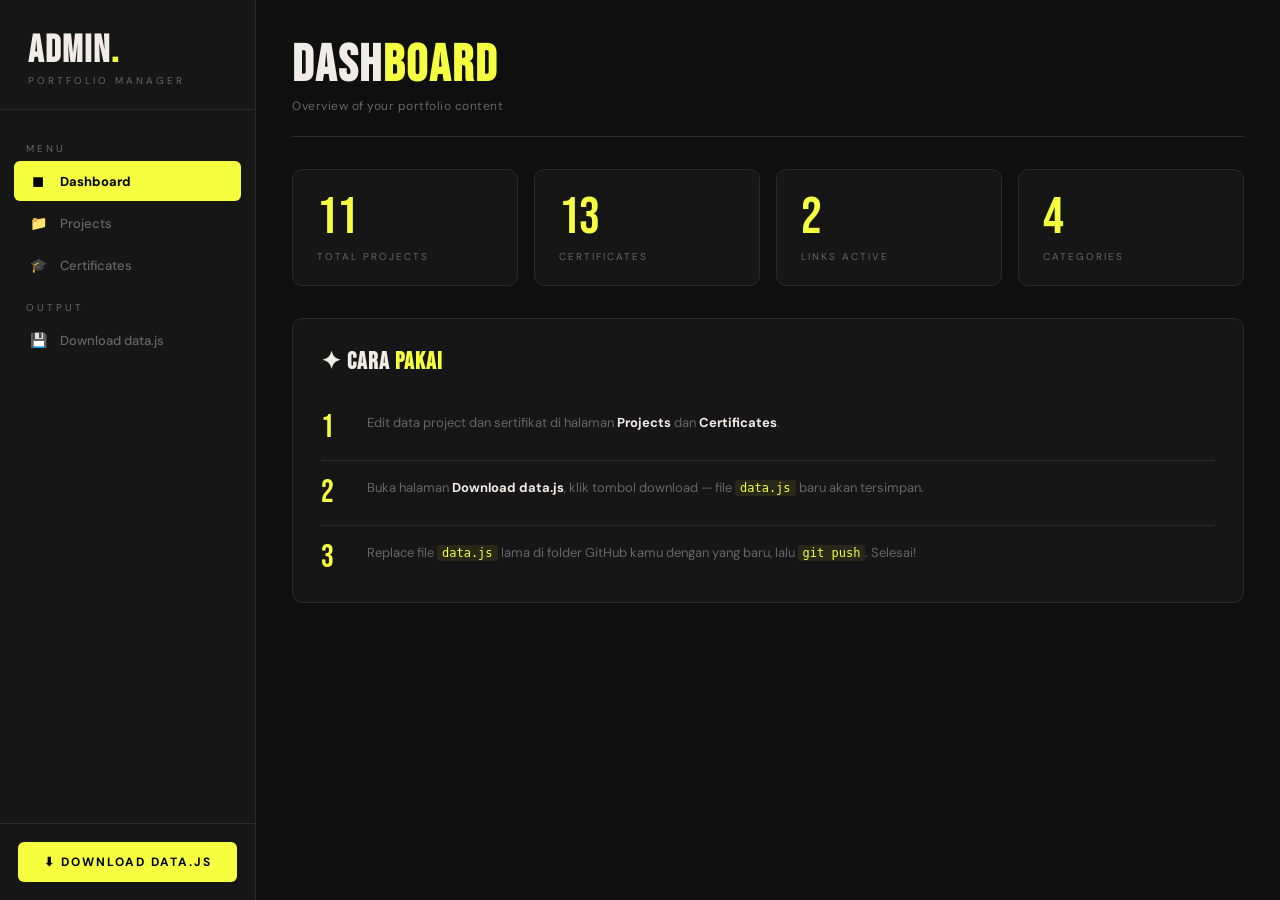
==== admin.html @ 0fae2d48 "Firs Commit" ====
<!doctype html>
<html lang="en">
  <head>
    <meta charset="UTF-8" />
    <meta name="viewport" content="width=device-width, initial-scale=1.0" />
    <title>Admin Panel – Anisa Portfolio</title>
    <script src="data.js"></script>
    <link href="https://fonts.googleapis.com/css2?family=Bebas+Neue&family=DM+Sans:ital,opsz,wght@0,9..40,400;0,9..40,500;0,9..40,700;1,9..40,400&display=swap" rel="stylesheet" />
    <style>
      :root {
        --bg: #0f0f0f;
        --surface: #161616;
        --surface2: #1e1e1e;
        --border: #2a2a2a;
        --accent: #f5ff40;
        --text: #f0ede6;
        --muted: #666;
        --danger: #ff4444;
        --success: #5dff8a;
        --font-display: "Bebas Neue", sans-serif;
        --font-body: "DM Sans", sans-serif;
      }
      *,
      *::before,
      *::after {
        box-sizing: border-box;
        margin: 0;
        padding: 0;
      }
      body {
        background: var(--bg);
        color: var(--text);
        font-family: var(--font-body);
        min-height: 100vh;
        display: flex;
      }

      /* SIDEBAR */
      .sidebar {
        width: 256px;
        min-height: 100vh;
        background: var(--surface);
        border-right: 1px solid var(--border);
        display: flex;
        flex-direction: column;
        position: fixed;
        top: 0;
        left: 0;
        z-index: 100;
      }
      .sidebar-logo {
        padding: 32px 28px 22px;
        border-bottom: 1px solid var(--border);
      }
      .sidebar-logo h1 {
        font-family: var(--font-display);
        font-size: 38px;
        letter-spacing: 2px;
        color: var(--text);
        line-height: 1;
      }
      .sidebar-logo h1 span {
        color: var(--accent);
      }
      .sidebar-logo p {
        font-size: 10px;
        color: var(--muted);
        margin-top: 4px;
        letter-spacing: 3px;
        text-transform: uppercase;
      }
      .sidebar-nav {
        flex: 1;
        padding: 18px 14px;
      }
      .nav-section-label {
        font-size: 10px;
        letter-spacing: 3px;
        text-transform: uppercase;
        color: var(--muted);
        padding: 14px 12px 6px;
      }
      .nav-item {
        display: flex;
        align-items: center;
        gap: 12px;
        padding: 11px 14px;
        border-radius: 6px;
        cursor: pointer;
        font-size: 13px;
        font-weight: 500;
        color: var(--muted);
        transition: all 0.15s;
        margin-bottom: 2px;
      }
      .nav-item:hover {
        background: var(--surface2);
        color: var(--text);
      }
      .nav-item.active {
        background: var(--accent);
        color: #000;
        font-weight: 700;
      }
      .nav-item .icon {
        font-size: 14px;
        width: 20px;
        text-align: center;
      }
      .sidebar-footer {
        padding: 18px;
        border-top: 1px solid var(--border);
      }
      .download-btn {
        width: 100%;
        background: var(--accent);
        color: #000;
        border: none;
        padding: 12px;
        border-radius: 6px;
        font-family: var(--font-body);
        font-weight: 700;
        font-size: 12px;
        cursor: pointer;
        letter-spacing: 2px;
        text-transform: uppercase;
        transition: opacity 0.15s;
      }
      .download-btn:hover {
        opacity: 0.85;
      }

      /* MAIN */
      .main {
        margin-left: 256px;
        flex: 1;
        padding: 40px 36px;
        max-width: calc(100vw - 256px);
      }
      .page {
        display: none;
      }
      .page.active {
        display: block;
      }

      /* PAGE HEADER */
      .page-header {
        display: flex;
        align-items: flex-end;
        justify-content: space-between;
        margin-bottom: 32px;
        padding-bottom: 22px;
        border-bottom: 1px solid var(--border);
      }
      .page-header h2 {
        font-family: var(--font-display);
        font-size: 52px;
        letter-spacing: 2px;
        line-height: 1;
      }
      .page-header h2 span {
        color: var(--accent);
      }
      .page-header p {
        font-size: 12px;
        color: var(--muted);
        margin-top: 6px;
        letter-spacing: 0.5px;
      }
      .add-btn {
        background: var(--accent);
        color: #000;
        border: none;
        padding: 11px 22px;
        border-radius: 6px;
        font-family: var(--font-body);
        font-weight: 700;
        font-size: 13px;
        cursor: pointer;
        transition: opacity 0.15s;
        white-space: nowrap;
      }
      .add-btn:hover {
        opacity: 0.85;
      }

      /* FILTER */
      .filter-strip {
        display: flex;
        gap: 8px;
        margin-bottom: 24px;
        flex-wrap: wrap;
      }
      .filter-btn {
        background: transparent;
        color: var(--muted);
        border: 1px solid var(--border);
        padding: 7px 18px;
        border-radius: 20px;
        font-family: var(--font-body);
        font-size: 12px;
        font-weight: 500;
        cursor: pointer;
        transition: all 0.15s;
      }
      .filter-btn:hover {
        border-color: #555;
        color: var(--text);
      }
      .filter-btn.active {
        border-color: var(--accent);
        color: var(--accent);
        background: rgba(245, 255, 64, 0.07);
      }

      /* STATS */
      .stats-bar {
        display: grid;
        grid-template-columns: repeat(4, 1fr);
        gap: 16px;
        margin-bottom: 32px;
      }
      .stat-card {
        background: var(--surface);
        border: 1px solid var(--border);
        border-radius: 10px;
        padding: 22px 24px;
      }
      .stat-card .num {
        font-family: var(--font-display);
        font-size: 52px;
        color: var(--accent);
        letter-spacing: -1px;
        line-height: 1;
      }
      .stat-card .lbl {
        font-size: 10px;
        color: var(--muted);
        margin-top: 6px;
        text-transform: uppercase;
        letter-spacing: 2px;
      }

      /* CARDS */
      .cards-grid {
        display: grid;
        grid-template-columns: repeat(auto-fill, minmax(288px, 1fr));
        gap: 16px;
      }
      .data-card {
        background: var(--surface);
        border: 1px solid var(--border);
        border-radius: 10px;
        padding: 22px;
        transition:
          border-color 0.2s,
          transform 0.2s;
      }
      .data-card:hover {
        border-color: #3c3c3c;
        transform: translateY(-2px);
      }
      .card-tag {
        display: inline-block;
        font-size: 10px;
        letter-spacing: 2px;
        text-transform: uppercase;
        padding: 3px 10px;
        background: rgba(245, 255, 64, 0.09);
        border: 1px solid rgba(245, 255, 64, 0.22);
        border-radius: 20px;
        color: var(--accent);
        margin-bottom: 12px;
        font-weight: 500;
      }
      .data-card h4 {
        font-size: 15px;
        font-weight: 700;
        margin-bottom: 7px;
        line-height: 1.35;
      }
      .data-card p {
        font-size: 12px;
        color: var(--muted);
        line-height: 1.6;
        margin-bottom: 14px;
      }
      .card-meta {
        display: flex;
        gap: 6px;
        flex-wrap: wrap;
        margin-bottom: 16px;
      }
      .meta-pill {
        font-size: 11px;
        background: var(--surface2);
        border: 1px solid var(--border);
        padding: 3px 9px;
        border-radius: 20px;
        color: var(--text);
      }
      .card-actions {
        display: flex;
        gap: 8px;
        padding-top: 14px;
        border-top: 1px solid var(--border);
      }
      .card-actions button {
        flex: 1;
        padding: 8px;
        border-radius: 6px;
        border: 1px solid var(--border);
        background: transparent;
        color: var(--text);
        font-family: var(--font-body);
        font-size: 12px;
        font-weight: 600;
        cursor: pointer;
        transition: all 0.15s;
      }
      .card-actions button:hover {
        background: var(--surface2);
        border-color: #444;
      }
      .card-actions button.del {
        color: var(--danger);
        border-color: rgba(255, 68, 68, 0.35);
      }
      .card-actions button.del:hover {
        background: rgba(255, 68, 68, 0.09);
      }
      .link-status {
        font-size: 10px;
        letter-spacing: 1px;
        text-transform: uppercase;
        padding: 3px 9px;
        border-radius: 20px;
        font-weight: 600;
      }
      .link-status.linked {
        background: rgba(93, 255, 138, 0.09);
        color: var(--success);
        border: 1px solid rgba(93, 255, 138, 0.22);
      }
      .link-status.unlinked {
        background: rgba(255, 68, 68, 0.09);
        color: #ff8888;
        border: 1px solid rgba(255, 68, 68, 0.25);
      }

      /* MODAL */
      .modal-overlay {
        position: fixed;
        inset: 0;
        background: rgba(0, 0, 0, 0.9);
        backdrop-filter: blur(6px);
        z-index: 999;
        display: none;
        align-items: center;
        justify-content: center;
        padding: 20px;
      }
      .modal-overlay.open {
        display: flex;
      }
      .modal-box {
        background: var(--surface);
        border: 1px solid var(--border);
        border-radius: 12px;
        padding: 36px;
        width: 580px;
        max-width: 100%;
        max-height: 90vh;
        overflow-y: auto;
      }
      .modal-box h3 {
        font-family: var(--font-display);
        font-size: 34px;
        letter-spacing: 1px;
        margin-bottom: 28px;
      }
      .modal-box h3 span {
        color: var(--accent);
      }
      .form-row {
        display: grid;
        grid-template-columns: 1fr 1fr;
        gap: 16px;
      }
      .form-group {
        margin-bottom: 18px;
      }
      .form-group label {
        display: block;
        font-size: 10px;
        color: var(--muted);
        text-transform: uppercase;
        letter-spacing: 2px;
        margin-bottom: 7px;
        font-weight: 500;
      }
      .form-group input,
      .form-group select,
      .form-group textarea {
        width: 100%;
        background: var(--surface2);
        border: 1px solid var(--border);
        border-radius: 6px;
        padding: 11px 14px;
        color: var(--text);
        font-family: var(--font-body);
        font-size: 14px;
        outline: none;
        transition: border-color 0.15s;
      }
      .form-group input:focus,
      .form-group select:focus,
      .form-group textarea:focus {
        border-color: var(--accent);
      }
      .form-group select option {
        background: var(--surface2);
      }
      .form-group textarea {
        resize: vertical;
        min-height: 96px;
      }
      .stack-input-wrapper {
        display: flex;
        flex-wrap: wrap;
        gap: 6px;
        background: var(--surface2);
        border: 1px solid var(--border);
        border-radius: 6px;
        padding: 8px 10px;
        min-height: 46px;
        cursor: text;
        transition: border-color 0.15s;
      }
      .stack-input-wrapper:focus-within {
        border-color: var(--accent);
      }
      .stack-tag {
        display: inline-flex;
        align-items: center;
        gap: 5px;
        background: var(--accent);
        color: #000;
        font-size: 12px;
        font-weight: 700;
        padding: 3px 9px;
        border-radius: 20px;
      }
      .stack-tag button {
        background: none;
        border: none;
        cursor: pointer;
        font-size: 14px;
        line-height: 1;
        color: #000;
        padding: 0;
      }
      .stack-input-wrapper input {
        border: none;
        background: transparent;
        outline: none;
        color: var(--text);
        font-family: var(--font-body);
        font-size: 13px;
        flex: 1;
        min-width: 80px;
        padding: 2px 4px;
      }
      .modal-actions {
        display: flex;
        gap: 10px;
        margin-top: 10px;
        justify-content: flex-end;
      }
      .btn-cancel {
        background: transparent;
        color: var(--muted);
        border: 1px solid var(--border);
        padding: 11px 24px;
        border-radius: 6px;
        font-family: var(--font-body);
        font-weight: 600;
        font-size: 13px;
        cursor: pointer;
        transition: all 0.15s;
      }
      .btn-cancel:hover {
        color: var(--text);
        border-color: #555;
      }
      .btn-save {
        background: var(--accent);
        color: #000;
        border: none;
        padding: 11px 28px;
        border-radius: 6px;
        font-family: var(--font-body);
        font-weight: 700;
        font-size: 13px;
        cursor: pointer;
        transition: opacity 0.15s;
      }
      .btn-save:hover {
        opacity: 0.85;
      }

      /* GUIDE */
      .guide-box {
        background: var(--surface);
        border: 1px solid var(--border);
        border-radius: 10px;
        padding: 28px;
      }
      .guide-box h3 {
        font-family: var(--font-display);
        font-size: 24px;
        letter-spacing: 1px;
        margin-bottom: 20px;
      }
      .guide-box h3 span {
        color: var(--accent);
      }
      .guide-step {
        display: flex;
        gap: 16px;
        padding: 16px 0;
        border-bottom: 1px solid var(--border);
        font-size: 13px;
        color: var(--muted);
        line-height: 1.7;
      }
      .guide-step:last-child {
        border-bottom: none;
        padding-bottom: 0;
      }
      .guide-step .snum {
        font-family: var(--font-display);
        font-size: 32px;
        color: var(--accent);
        line-height: 1;
        flex-shrink: 0;
        width: 30px;
      }
      .guide-step strong {
        color: var(--text);
      }
      code {
        color: var(--accent);
        font-size: 12px;
        background: rgba(245, 255, 64, 0.08);
        padding: 1px 5px;
        border-radius: 3px;
        font-family: monospace;
      }

      /* DOWNLOAD SECTION */
      .dl-section {
        background: var(--surface);
        border: 1px solid var(--border);
        border-radius: 10px;
        padding: 28px;
        margin-bottom: 20px;
      }
      .dl-section h3 {
        font-family: var(--font-display);
        font-size: 22px;
        letter-spacing: 1px;
        margin-bottom: 8px;
      }
      .dl-section h3 span {
        color: var(--accent);
      }
      .dl-section p {
        font-size: 13px;
        color: var(--muted);
        margin-bottom: 20px;
        line-height: 1.7;
      }
      .dl-btn {
        display: inline-flex;
        align-items: center;
        gap: 10px;
        background: var(--accent);
        color: #000;
        border: none;
        padding: 14px 28px;
        border-radius: 6px;
        font-family: var(--font-body);
        font-weight: 700;
        font-size: 14px;
        cursor: pointer;
        transition: opacity 0.15s;
        letter-spacing: 0.5px;
      }
      .dl-btn:hover {
        opacity: 0.85;
      }
      .dl-btn svg {
        width: 18px;
        height: 18px;
      }
      .steps-list {
        margin-top: 24px;
        border-top: 1px solid var(--border);
        padding-top: 20px;
      }
      .steps-list h4 {
        font-size: 11px;
        color: var(--muted);
        text-transform: uppercase;
        letter-spacing: 2px;
        margin-bottom: 14px;
      }
      .step-item {
        display: flex;
        gap: 14px;
        padding: 10px 0;
        border-bottom: 1px solid rgba(255, 255, 255, 0.05);
        font-size: 13px;
        color: var(--muted);
        line-height: 1.6;
        align-items: flex-start;
      }
      .step-item:last-child {
        border-bottom: none;
      }
      .step-num {
        font-family: var(--font-display);
        font-size: 26px;
        color: var(--accent);
        line-height: 1;
        flex-shrink: 0;
        width: 24px;
      }
      .step-item strong {
        color: var(--text);
      }
      .preview-box {
        background: #0a0a0a;
        border: 1px solid var(--border);
        border-radius: 8px;
        padding: 16px 18px;
        font-family: "Courier New", monospace;
        font-size: 11.5px;
        color: #777;
        overflow-x: auto;
        max-height: 220px;
        overflow-y: auto;
        white-space: pre;
        line-height: 1.8;
        margin-top: 16px;
      }

      /* TOAST */
      .toast {
        position: fixed;
        bottom: 28px;
        right: 28px;
        background: var(--accent);
        color: #000;
        padding: 13px 22px;
        border-radius: 6px;
        font-family: var(--font-body);
        font-weight: 700;
        font-size: 13px;
        z-index: 9999;
        transform: translateY(80px);
        opacity: 0;
        transition: all 0.3s cubic-bezier(0.34, 1.56, 0.64, 1);
      }
      .toast.show {
        transform: translateY(0);
        opacity: 1;
      }

      /* EMPTY */
      .empty-state {
        grid-column: 1/-1;
        text-align: center;
        padding: 56px 32px;
        color: var(--muted);
      }
      .empty-state .big {
        font-family: var(--font-display);
        font-size: 56px;
        color: var(--border);
        letter-spacing: 4px;
        margin-bottom: 12px;
      }
      .empty-state p {
        font-size: 14px;
      }
    </style>
  </head>
  <body>
    <aside class="sidebar">
      <div class="sidebar-logo">
        <h1>ADMIN<span>.</span></h1>
        <p>Portfolio Manager</p>
      </div>
      <nav class="sidebar-nav">
        <div class="nav-section-label">Menu</div>
        <div class="nav-item active" onclick="switchPage('dashboard')"><span class="icon">◼</span>Dashboard</div>
        <div class="nav-item" onclick="switchPage('projects')"><span class="icon">📁</span>Projects</div>
        <div class="nav-item" onclick="switchPage('certificates')"><span class="icon">🎓</span>Certificates</div>
        <div class="nav-section-label">Output</div>
        <div class="nav-item" onclick="switchPage('download')"><span class="icon">💾</span>Download data.js</div>
      </nav>
      <div class="sidebar-footer">
        <button class="download-btn" onclick="downloadDataJS()">⬇ Download data.js</button>
      </div>
    </aside>

    <main class="main">
      <!-- DASHBOARD -->
      <div class="page active" id="page-dashboard">
        <div class="page-header">
          <div>
            <h2>DASH<span>BOARD</span></h2>
            <p>Overview of your portfolio content</p>
          </div>
        </div>
        <div class="stats-bar">
          <div class="stat-card">
            <div class="num" id="stat-projects">0</div>
            <div class="lbl">Total Projects</div>
          </div>
          <div class="stat-card">
            <div class="num" id="stat-certs">0</div>
            <div class="lbl">Certificates</div>
          </div>
          <div class="stat-card">
            <div class="num" id="stat-linked">0</div>
            <div class="lbl">Links Active</div>
          </div>
          <div class="stat-card">
            <div class="num">4</div>
            <div class="lbl">Categories</div>
          </div>
        </div>
        <div class="guide-box">
          <h3>✦ CARA <span>PAKAI</span></h3>
          <div class="guide-step">
            <div class="snum">1</div>
            <div>Edit data project dan sertifikat di halaman <strong>Projects</strong> dan <strong>Certificates</strong>.</div>
          </div>
          <div class="guide-step">
            <div class="snum">2</div>
            <div>Buka halaman <strong>Download data.js</strong>, klik tombol download — file <code>data.js</code> baru akan tersimpan.</div>
          </div>
          <div class="guide-step">
            <div class="snum">3</div>
            <div>Replace file <code>data.js</code> lama di folder GitHub kamu dengan yang baru, lalu <code>git push</code>. Selesai!</div>
          </div>
        </div>
      </div>

      <!-- PROJECTS -->
      <div class="page" id="page-projects">
        <div class="page-header">
          <div>
            <h2>MY <span>PROJECTS</span></h2>
            <p>Manage your featured work</p>
          </div>
          <button class="add-btn" onclick="openProjectModal()">+ Add Project</button>
        </div>
        <div class="filter-strip">
          <button class="filter-btn active" onclick="filterProjects('all', this)">All</button>
          <button class="filter-btn" onclick="filterProjects('ai', this)">AI & ML</button>
          <button class="filter-btn" onclick="filterProjects('data', this)">Data Analysis</button>
          <button class="filter-btn" onclick="filterProjects('web', this)">Web Dev</button>
          <button class="filter-btn" onclick="filterProjects('science', this)">Data Science</button>
        </div>
        <div class="cards-grid" id="projects-grid"></div>
      </div>

      <!-- CERTIFICATES -->
      <div class="page" id="page-certificates">
        <div class="page-header">
          <div>
            <h2>MY <span>CERTIFICATES</span></h2>
            <p>Manage credentials and verification links</p>
          </div>
          <button class="add-btn" onclick="openCertModal()">+ Add Certificate</button>
        </div>
        <div class="filter-strip">
          <button class="filter-btn active" onclick="filterCerts('all', this)">All</button>
          <button class="filter-btn" onclick="filterCerts('AI & Machine Learning', this)">AI & ML</button>
          <button class="filter-btn" onclick="filterCerts('Data Analysis', this)">Data Analysis</button>
          <button class="filter-btn" onclick="filterCerts('Web Development', this)">Web Dev</button>
          <button class="filter-btn" onclick="filterCerts('Data Science', this)">Data Science</button>
        </div>
        <div class="cards-grid" id="certs-grid"></div>
      </div>

      <!-- DOWNLOAD -->
      <div class="page" id="page-download">
        <div class="page-header">
          <div>
            <h2>DOWNLOAD <span>data.js</span></h2>
            <p>Generate & download file data terbaru</p>
          </div>
        </div>
        <div class="dl-section">
          <h3>⬇ DOWNLOAD <span>data.js</span></h3>
          <p>Klik tombol di bawah untuk men-download file <code>data.js</code> yang berisi semua data project dan sertifikat terkini. File ini akan menggantikan <code>data.js</code> lama di folder portfolio kamu.</p>
          <button class="dl-btn" onclick="downloadDataJS()">
            <svg viewBox="0 0 24 24" fill="none" stroke="currentColor" stroke-width="2.5" stroke-linecap="round" stroke-linejoin="round">
              <path d="M21 15v4a2 2 0 0 1-2 2H5a2 2 0 0 1-2-2v-4" />
              <polyline points="7 10 12 15 17 10" />
              <line x1="12" y1="15" x2="12" y2="3" />
            </svg>
            Download data.js
          </button>
          <div class="steps-list">
            <h4>Langkah selanjutnya setelah download</h4>
            <div class="step-item">
              <div class="step-num">1</div>
              <div>Buka folder repo GitHub kamu di komputer. Cari file <strong>data.js</strong> lama.</div>
            </div>
            <div class="step-item">
              <div class="step-num">2</div>
              <div>Replace dengan file <strong>data.js</strong> yang baru saja kamu download dari sini.</div>
            </div>
            <div class="step-item">
              <div class="step-num">3</div>
              <div>Jalankan perintah: <code>git add data.js</code> → <code>git commit -m "update data"</code> → <code>git push</code></div>
            </div>
            <div class="step-item">
              <div class="step-num">4</div>
              <div>Tunggu ±1 menit, lalu buka GitHub Pages kamu — portfolio langsung update! 🎉</div>
            </div>
          </div>
        </div>
        <div class="dl-section">
          <h3>👁 <span>PREVIEW</span> data.js</h3>
          <p style="margin-bottom: 10px">Preview isi file yang akan di-download:</p>
          <div class="preview-box" id="preview-code"></div>
        </div>
      </div>
    </main>

    <!-- PROJECT MODAL -->
    <div class="modal-overlay" id="proj-modal">
      <div class="modal-box">
        <h3 id="proj-modal-title">ADD <span>PROJECT</span></h3>
        <input type="hidden" id="proj-edit-key" />
        <div class="form-row">
          <div class="form-group">
            <label>Category</label>
            <select id="proj-cat">
              <option value="ai">AI & Machine Learning</option>
              <option value="data">Data Analysis</option>
              <option value="web">Web Development</option>
              <option value="science">Data Science</option>
            </select>
          </div>
          <div class="form-group"><label>Year</label><input type="text" id="proj-year" placeholder="2025" /></div>
        </div>
        <div class="form-group"><label>Project Name</label><input type="text" id="proj-name" placeholder="My Awesome Project" /></div>
        <div class="form-group"><label>Description</label><textarea id="proj-desc" placeholder="Describe what this project does..."></textarea></div>
        <div class="form-group">
          <label>Tech Stack — tekan Enter atau koma untuk tambah tag</label>
          <div class="stack-input-wrapper" id="stack-wrapper" onclick="document.getElementById('stack-raw').focus()">
            <input type="text" id="stack-raw" placeholder="e.g. Python" autocomplete="off" />
          </div>
        </div>
        <div class="form-row">
          <div class="form-group"><label>GitHub URL</label><input type="text" id="proj-github" placeholder="https://github.com/..." /></div>
          <div class="form-group"><label>Presentation / Drive URL</label><input type="text" id="proj-ppt" placeholder="https://drive.google.com/..." /></div>
        </div>
        <div class="modal-actions">
          <button class="btn-cancel" onclick="closeModal('proj-modal')">Cancel</button>
          <button class="btn-save" onclick="saveProject()">Save Project</button>
        </div>
      </div>
    </div>

    <!-- CERTIFICATE MODAL -->
    <div class="modal-overlay" id="cert-modal">
      <div class="modal-box">
        <h3 id="cert-modal-title">ADD <span>CERTIFICATE</span></h3>
        <input type="hidden" id="cert-edit-key" />
        <div class="form-row">
          <div class="form-group">
            <label>Category</label>
            <select id="cert-cat">
              <option value="AI & Machine Learning">AI & Machine Learning</option>
              <option value="Data Analysis">Data Analysis</option>
              <option value="Web Development">Web Development</option>
              <option value="Data Science">Data Science</option>
            </select>
          </div>
          <div class="form-group"><label>Year</label><input type="text" id="cert-year" placeholder="2025" /></div>
        </div>
        <div class="form-group"><label>Certificate Title</label><input type="text" id="cert-title" placeholder="Machine Learning Specialization" /></div>
        <div class="form-row">
          <div class="form-group"><label>Issuer</label><input type="text" id="cert-issuer" placeholder="Coursera – DeepLearning.AI" /></div>
          <div class="form-group"><label>Platform</label><input type="text" id="cert-platform" placeholder="Coursera" /></div>
        </div>
        <div class="form-row">
          <div class="form-group"><label>Field</label><input type="text" id="cert-field" placeholder="AI & ML" /></div>
          <div class="form-group"><label>Credential ID</label><input type="text" id="cert-credid" placeholder="ABC123XYZ" /></div>
        </div>
        <div class="form-group"><label>Certificate Verification Link</label><input type="text" id="cert-link" placeholder="https://coursera.org/verify/..." /></div>
        <div class="modal-actions">
          <button class="btn-cancel" onclick="closeModal('cert-modal')">Cancel</button>
          <button class="btn-save" onclick="saveCert()">Save Certificate</button>
        </div>
      </div>
    </div>

    <div class="toast" id="toast"></div>

    <script>
      /* ── semua data diambil dari data.js yang sudah di-load ── */
      /* buat deep copy agar edit di admin tidak langsung ubah object asli */
      let projects = JSON.parse(JSON.stringify(projectData));
      let certs = JSON.parse(JSON.stringify(certsData));

      let currentStackTags = [];
      let currentProjFilter = "all";
      let currentCertFilter = "all";
      const catLabels = { ai: "AI & ML", data: "Data Analysis", web: "Web Development", science: "Data Science" };

      /* ── NAVIGATION ── */
      function switchPage(page) {
        document.querySelectorAll(".page").forEach((p) => p.classList.remove("active"));
        document.querySelectorAll(".nav-item").forEach((n) => n.classList.remove("active"));
        document.getElementById("page-" + page).classList.add("active");
        const navMap = { dashboard: "Dashboard", projects: "Projects", certificates: "Certificates", download: "Download" };
        document.querySelectorAll(".nav-item").forEach((n) => {
          if (n.textContent.trim() === navMap[page]) n.classList.add("active");
        });
        if (page === "projects") renderProjects();
        if (page === "certificates") renderCerts();
        if (page === "download") renderPreview();
        if (page === "dashboard") updateStats();
      }

      /* ── STATS ── */
      function updateStats() {
        document.getElementById("stat-projects").textContent = Object.values(projects).reduce((s, c) => s + c.projects.length, 0);
        document.getElementById("stat-certs").textContent = Object.keys(certs).length;
        document.getElementById("stat-linked").textContent = Object.values(certs).filter((c) => c.link && c.link !== "#").length;
      }

      /* ── PROJECTS ── */
      function filterProjects(cat, btn) {
        currentProjFilter = cat;
        document.querySelectorAll("#page-projects .filter-btn").forEach((b) => b.classList.remove("active"));
        btn.classList.add("active");
        renderProjects();
      }

      function renderProjects() {
        const grid = document.getElementById("projects-grid");
        grid.innerHTML = "";
        let count = 0;
        Object.entries(projects).forEach(([catKey, catObj]) => {
          if (currentProjFilter !== "all" && currentProjFilter !== catKey) return;
          catObj.projects.forEach((p) => {
            count++;
            const card = document.createElement("div");
            card.className = "data-card";
            card.innerHTML = `
        <div class="card-tag">${catLabels[catKey]}</div>
        <h4>${p.name}</h4>
        <p>${p.desc.length > 110 ? p.desc.slice(0, 110) + "…" : p.desc}</p>
        <div class="card-meta">
          <span class="meta-pill">📅 ${p.year}</span>
          ${p.stack
            .slice(0, 3)
            .map((s) => `<span class="meta-pill">${s}</span>`)
            .join("")}
        </div>
        <div class="card-actions">
          <button onclick="editProject('${catKey}','${p.id}')">✏ Edit</button>
          <button class="del" onclick="deleteProject('${catKey}','${p.id}')">🗑 Delete</button>
        </div>`;
            grid.appendChild(card);
          });
        });
        if (!count) grid.innerHTML = `<div class="empty-state"><div class="big">EMPTY</div><p>Belum ada project. Tambah sekarang!</p></div>`;
      }

      function openProjectModal(catKey, id) {
        clearStackTags();
        document.getElementById("proj-edit-key").value = "";
        document.getElementById("proj-modal-title").innerHTML = "ADD <span>PROJECT</span>";
        ["proj-name", "proj-desc", "proj-github"].forEach((i) => (document.getElementById(i).value = ""));
        document.getElementById("proj-year").value = new Date().getFullYear();
        document.getElementById("proj-ppt").value = "#";
        document.getElementById("proj-cat").value = catKey || "ai";
        if (catKey && id) {
          const p = projects[catKey]?.projects.find((x) => x.id === id);
          if (p) {
            document.getElementById("proj-modal-title").innerHTML = "EDIT <span>PROJECT</span>";
            document.getElementById("proj-edit-key").value = catKey + "|" + id;
            document.getElementById("proj-name").value = p.name;
            document.getElementById("proj-desc").value = p.desc;
            document.getElementById("proj-year").value = p.year;
            document.getElementById("proj-github").value = p.github;
            document.getElementById("proj-ppt").value = p.ppt;
            document.getElementById("proj-cat").value = catKey;
            p.stack.forEach(addStackTag);
          }
        }
        document.getElementById("proj-modal").classList.add("open");
      }

      function editProject(c, i) {
        openProjectModal(c, i);
      }

      function deleteProject(catKey, id) {
        if (!confirm("Hapus project ini?")) return;
        projects[catKey].projects = projects[catKey].projects.filter((p) => p.id !== id);
        renderProjects();
        updateStats();
        showToast("Project dihapus!");
      }

      function saveProject() {
        const name = document.getElementById("proj-name").value.trim();
        const desc = document.getElementById("proj-desc").value.trim();
        const year = document.getElementById("proj-year").value.trim();
        const github = document.getElementById("proj-github").value.trim() || "#";
        const ppt = document.getElementById("proj-ppt").value.trim() || "#";
        const cat = document.getElementById("proj-cat").value;
        const editKey = document.getElementById("proj-edit-key").value;
        if (!name) {
          alert("Nama project wajib diisi!");
          return;
        }
        const newP = {
          id: editKey
            ? editKey.split("|")[1]
            : name
                .toLowerCase()
                .replace(/[^a-z0-9]+/g, "-")
                .replace(/-$/, ""),
          name,
          desc,
          year,
          stack: [...currentStackTags],
          github,
          ppt,
        };
        if (editKey) {
          const [oldCat, oldId] = editKey.split("|");
          if (oldCat !== cat) {
            projects[oldCat].projects = projects[oldCat].projects.filter((p) => p.id !== oldId);
            projects[cat].projects.push(newP);
          } else {
            const idx = projects[cat].projects.findIndex((p) => p.id === oldId);
            if (idx !== -1) projects[cat].projects[idx] = newP;
          }
        } else {
          projects[cat].projects.push(newP);
        }
        closeModal("proj-modal");
        renderProjects();
        updateStats();
        showToast(editKey ? "Project diperbarui! ✦" : "Project ditambahkan! ✦");
      }

      function clearStackTags() {
        currentStackTags = [];
        document
          .getElementById("stack-wrapper")
          .querySelectorAll(".stack-tag")
          .forEach((t) => t.remove());
      }
      function addStackTag(val) {
        val = val.trim();
        if (!val || currentStackTags.includes(val)) return;
        currentStackTags.push(val);
        const wrapper = document.getElementById("stack-wrapper");
        const input = document.getElementById("stack-raw");
        const tag = document.createElement("span");
        tag.className = "stack-tag";
        tag.innerHTML = `${val}<button type="button" onclick="removeStackTag('${val}',this)">×</button>`;
        wrapper.insertBefore(tag, input);
        input.value = "";
      }
      function removeStackTag(val, btn) {
        currentStackTags = currentStackTags.filter((t) => t !== val);
        btn.parentElement.remove();
      }

      /* ── CERTIFICATES ── */
      function filterCerts(cat, btn) {
        currentCertFilter = cat;
        document.querySelectorAll("#page-certificates .filter-btn").forEach((b) => b.classList.remove("active"));
        btn.classList.add("active");
        renderCerts();
      }

      function renderCerts() {
        const grid = document.getElementById("certs-grid");
        grid.innerHTML = "";
        let count = 0;
        Object.entries(certs).forEach(([key, c]) => {
          if (currentCertFilter !== "all" && c.category !== currentCertFilter) return;
          count++;
          const hasLink = c.link && c.link !== "#";
          const card = document.createElement("div");
          card.className = "data-card";
          card.innerHTML = `
      <div style="display:flex;justify-content:space-between;align-items:flex-start;margin-bottom:10px;">
        <div class="card-tag">${c.category}</div>
        <span class="link-status ${hasLink ? "linked" : "unlinked"}">${hasLink ? "✓ linked" : "! no link"}</span>
      </div>
      <h4>${c.title}</h4>
      <p>${c.issuer} · ${c.platform}</p>
      <div class="card-meta">
        <span class="meta-pill">📅 ${c.year}</span>
        <span class="meta-pill">🔑 ${c.credID.length > 20 ? c.credID.slice(0, 20) + "…" : c.credID}</span>
      </div>
      <div class="card-actions">
        <button onclick="editCert('${key}')">✏ Edit</button>
        <button class="del" onclick="deleteCert('${key}')">🗑 Delete</button>
      </div>`;
          grid.appendChild(card);
        });
        if (!count) grid.innerHTML = `<div class="empty-state"><div class="big">EMPTY</div><p>Belum ada sertifikat. Tambah sekarang!</p></div>`;
      }

      function openCertModal(key) {
        document.getElementById("cert-edit-key").value = "";
        document.getElementById("cert-modal-title").innerHTML = "ADD <span>CERTIFICATE</span>";
        ["cert-title", "cert-issuer", "cert-platform", "cert-field", "cert-credid", "cert-link"].forEach((id) => (document.getElementById(id).value = ""));
        document.getElementById("cert-year").value = new Date().getFullYear();
        document.getElementById("cert-cat").value = "AI & Machine Learning";
        if (key && certs[key]) {
          const c = certs[key];
          document.getElementById("cert-modal-title").innerHTML = "EDIT <span>CERTIFICATE</span>";
          document.getElementById("cert-edit-key").value = key;
          document.getElementById("cert-cat").value = c.category;
          document.getElementById("cert-title").value = c.title;
          document.getElementById("cert-issuer").value = c.issuer;
          document.getElementById("cert-year").value = c.year;
          document.getElementById("cert-platform").value = c.platform;
          document.getElementById("cert-field").value = c.field;
          document.getElementById("cert-credid").value = c.credID;
          document.getElementById("cert-link").value = c.link;
        }
        document.getElementById("cert-modal").classList.add("open");
      }

      function editCert(key) {
        openCertModal(key);
      }

      function deleteCert(key) {
        if (!confirm("Hapus sertifikat ini?")) return;
        delete certs[key];
        renderCerts();
        updateStats();
        showToast("Sertifikat dihapus!");
      }

      function saveCert() {
        const title = document.getElementById("cert-title").value.trim();
        const issuer = document.getElementById("cert-issuer").value.trim();
        if (!title || !issuer) {
          alert("Title dan issuer wajib diisi!");
          return;
        }
        const editKey = document.getElementById("cert-edit-key").value;
        const key =
          editKey ||
          title
            .toLowerCase()
            .replace(/[^a-z0-9]+/g, "-")
            .slice(0, 20) +
            "-" +
            Date.now().toString().slice(-4);
        certs[key] = {
          category: document.getElementById("cert-cat").value,
          title,
          issuer,
          year: document.getElementById("cert-year").value.trim(),
          platform: document.getElementById("cert-platform").value.trim(),
          field: document.getElementById("cert-field").value.trim(),
          credID: document.getElementById("cert-credid").value.trim(),
          link: document.getElementById("cert-link").value.trim() || "#",
        };
        closeModal("cert-modal");
        renderCerts();
        updateStats();
        showToast(editKey ? "Sertifikat diperbarui! ✦" : "Sertifikat ditambahkan! ✦");
      }

      /* ── MODAL HELPERS ── */
      function closeModal(id) {
        document.getElementById(id).classList.remove("open");
      }
      document.querySelectorAll(".modal-overlay").forEach((el) => {
        el.addEventListener("click", (e) => {
          if (e.target === el) el.classList.remove("open");
        });
      });

      /* ── GENERATE data.js ── */
      function esc(s) {
        return (s || "").replace(/\\/g, "\\\\").replace(/'/g, "\\'");
      }

      function generateDataJS() {
        let o = `/* ═══════════════════════════════════════════════════\n   data.js  —  Anisa Portfolio Data\n   Edit via admin.html, lalu download & replace file ini\n   ═══════════════════════════════════════════════════ */\n\n`;

        o += `const projectData = {\n`;
        Object.entries(projects).forEach(([cat, obj]) => {
          o += `  ${cat}: {\n    label: '${esc(obj.label)}',\n    projects: [\n`;
          obj.projects.forEach((p) => {
            o += `      { id: '${esc(p.id)}', name: '${esc(p.name)}', year: '${esc(p.year)}', desc: '${esc(p.desc)}', stack: [${p.stack.map((s) => `'${esc(s)}'`).join(", ")}], github: '${esc(p.github)}', ppt: '${esc(p.ppt)}' },\n`;
          });
          o += `    ]\n  },\n`;
        });
        o += `};\n\nconst certsData = {\n`;
        Object.entries(certs).forEach(([key, c]) => {
          o += `  '${esc(key)}': { category: '${esc(c.category)}', title: '${esc(c.title)}', issuer: '${esc(c.issuer)}', year: '${esc(c.year)}', platform: '${esc(c.platform)}', field: '${esc(c.field)}', credID: '${esc(c.credID)}', link: '${esc(c.link)}' },\n`;
        });
        o += `};\n`;
        return o;
      }

      function downloadDataJS() {
        const content = generateDataJS();
        const blob = new Blob([content], { type: "text/javascript" });
        const url = URL.createObjectURL(blob);
        const a = document.createElement("a");
        a.href = url;
        a.download = "data.js";
        document.body.appendChild(a);
        a.click();
        document.body.removeChild(a);
        URL.revokeObjectURL(url);
        showToast("data.js berhasil di-download! ✦");
      }

      function renderPreview() {
        document.getElementById("preview-code").textContent = generateDataJS();
      }

      /* ── TOAST ── */
      function showToast(msg) {
        const t = document.getElementById("toast");
        t.textContent = msg;
        t.classList.add("show");
        setTimeout(() => t.classList.remove("show"), 2200);
      }

      /* ── INIT ── */
      document.addEventListener("DOMContentLoaded", () => {
        document.getElementById("stack-raw").addEventListener("keydown", (e) => {
          if (e.key === "Enter" || e.key === ",") {
            e.preventDefault();
            addStackTag(e.target.value);
          }
        });
        updateStats();
      });
    </script>
  </body>
</html>
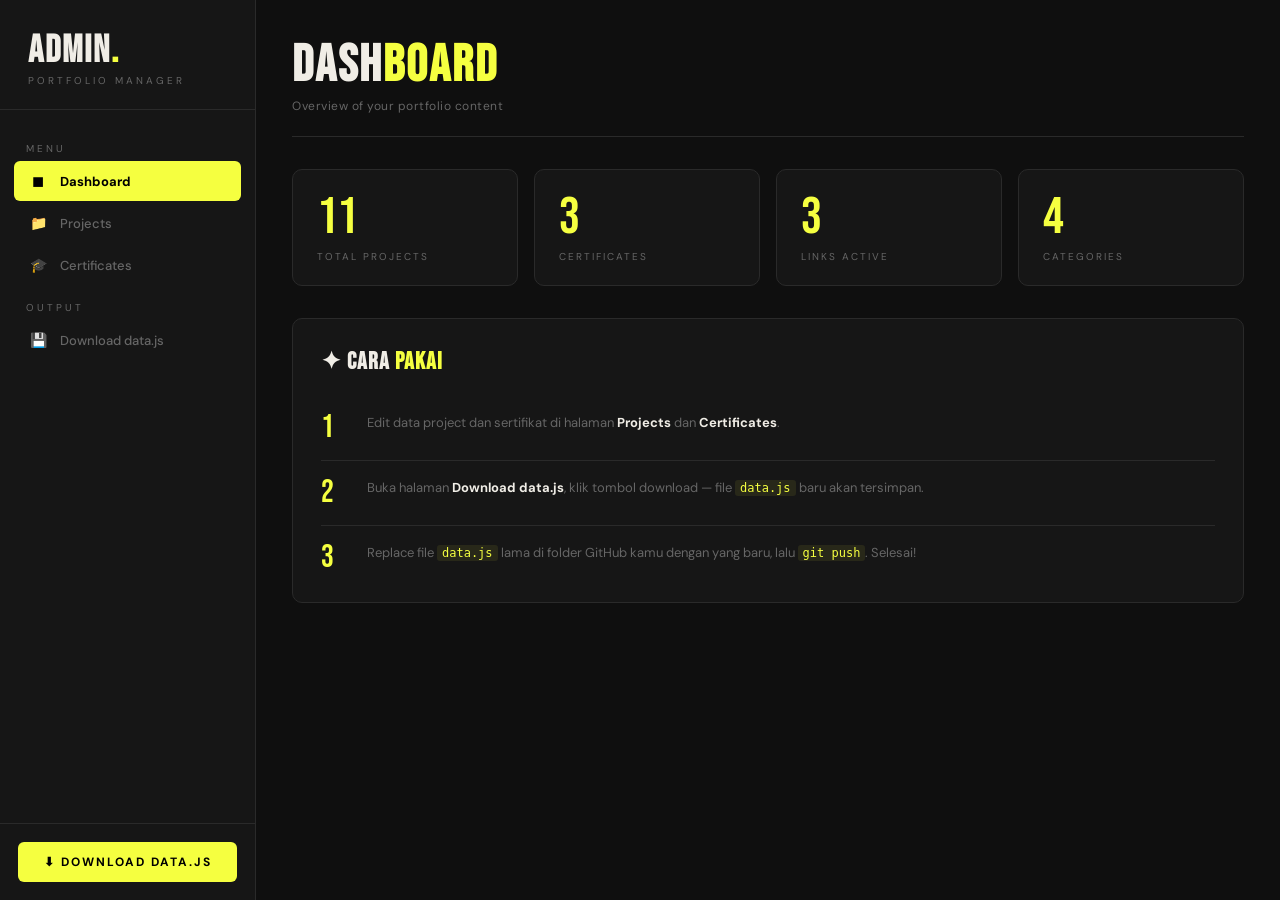
==== commit dc941151: "update" ====
--- a/admin.html
+++ b/admin.html
@@ -895,6 +895,7 @@
               <option value="Data Analysis">Data Analysis</option>
               <option value="Web Development">Web Development</option>
               <option value="Data Science">Data Science</option>
+               <option value="other">Other</option>
             </select>
           </div>
           <div class="form-group"><label>Year</label><input type="text" id="cert-year" placeholder="2025" /></div>
@@ -927,7 +928,7 @@
       let currentStackTags = [];
       let currentProjFilter = "all";
       let currentCertFilter = "all";
-      const catLabels = { ai: "AI & ML", data: "Data Analysis", web: "Web Development", science: "Data Science" };
+      const catLabels = { ai: "AI & ML", data: "Data Analysis", web: "Web Development", science: "Data Science", other: "Other" };
 
       /* ── NAVIGATION ── */
       function switchPage(page) {
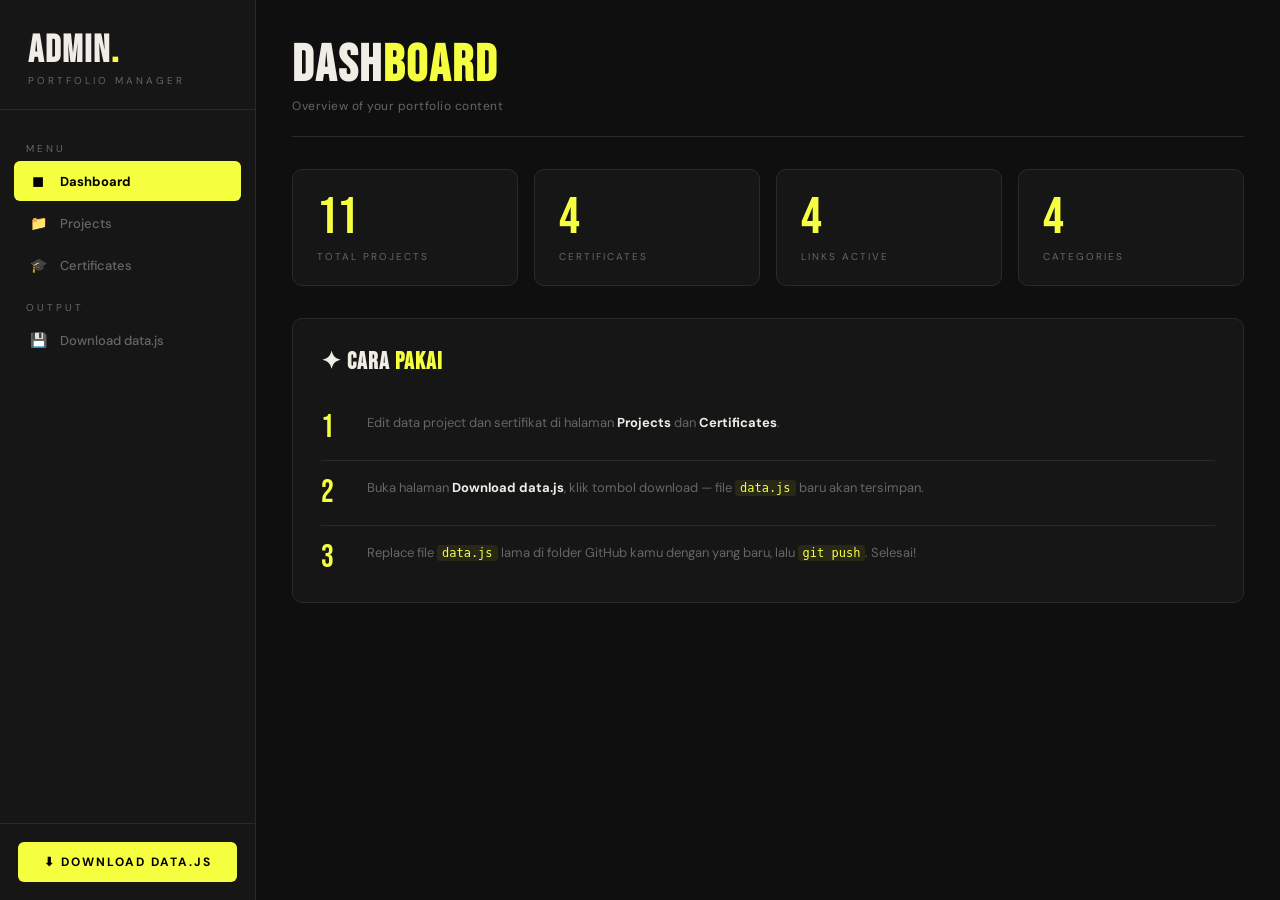
==== commit a6ae04ca: "update" ====
--- a/admin.html
+++ b/admin.html
@@ -795,6 +795,7 @@
           <button class="filter-btn" onclick="filterCerts('Data Analysis', this)">Data Analysis</button>
           <button class="filter-btn" onclick="filterCerts('Web Development', this)">Web Dev</button>
           <button class="filter-btn" onclick="filterCerts('Data Science', this)">Data Science</button>
+          <button class="filter-btn" onclick="filterCerts('other', this)">Other</button>
         </div>
         <div class="cards-grid" id="certs-grid"></div>
       </div>
@@ -859,6 +860,7 @@
               <option value="data">Data Analysis</option>
               <option value="web">Web Development</option>
               <option value="science">Data Science</option>
+               <option value="other">Other</option>
             </select>
           </div>
           <div class="form-group"><label>Year</label><input type="text" id="proj-year" placeholder="2025" /></div>
@@ -895,7 +897,7 @@
               <option value="Data Analysis">Data Analysis</option>
               <option value="Web Development">Web Development</option>
               <option value="Data Science">Data Science</option>
-               <option value="other">Other</option>
+            <option value="other">Other</option>
             </select>
           </div>
           <div class="form-group"><label>Year</label><input type="text" id="cert-year" placeholder="2025" /></div>
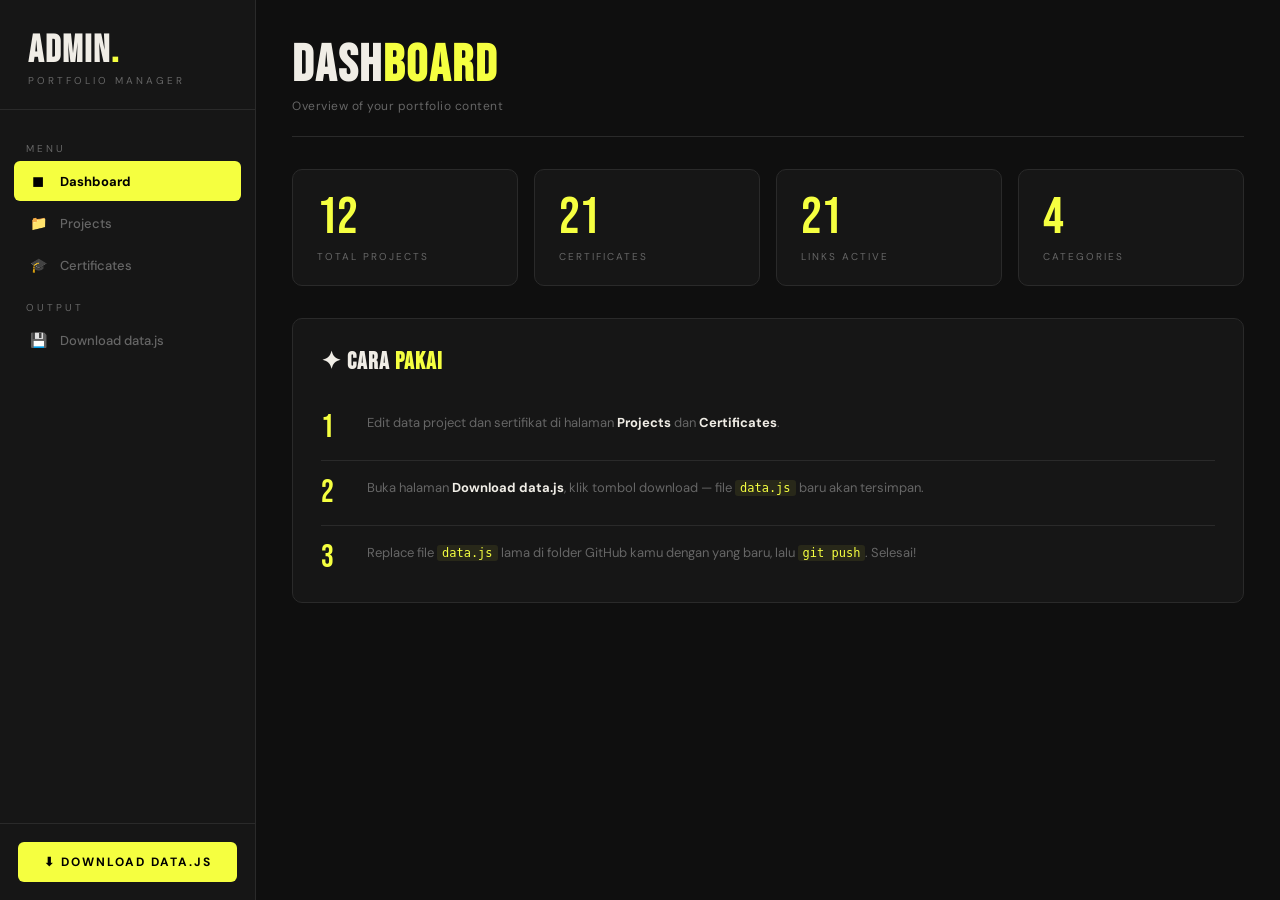
==== commit ad8f1bb5: "update ui" ====
--- a/admin.html
+++ b/admin.html
@@ -20,682 +20,115 @@
         --font-display: "Bebas Neue", sans-serif;
         --font-body: "DM Sans", sans-serif;
       }
-      *,
-      *::before,
-      *::after {
-        box-sizing: border-box;
-        margin: 0;
-        padding: 0;
-      }
-      body {
-        background: var(--bg);
-        color: var(--text);
-        font-family: var(--font-body);
-        min-height: 100vh;
-        display: flex;
-      }
-
-      /* SIDEBAR */
-      .sidebar {
-        width: 256px;
-        min-height: 100vh;
-        background: var(--surface);
-        border-right: 1px solid var(--border);
-        display: flex;
-        flex-direction: column;
-        position: fixed;
-        top: 0;
-        left: 0;
-        z-index: 100;
-      }
-      .sidebar-logo {
-        padding: 32px 28px 22px;
-        border-bottom: 1px solid var(--border);
-      }
-      .sidebar-logo h1 {
-        font-family: var(--font-display);
-        font-size: 38px;
-        letter-spacing: 2px;
-        color: var(--text);
-        line-height: 1;
-      }
-      .sidebar-logo h1 span {
-        color: var(--accent);
-      }
-      .sidebar-logo p {
-        font-size: 10px;
-        color: var(--muted);
-        margin-top: 4px;
-        letter-spacing: 3px;
-        text-transform: uppercase;
-      }
-      .sidebar-nav {
-        flex: 1;
-        padding: 18px 14px;
-      }
-      .nav-section-label {
-        font-size: 10px;
-        letter-spacing: 3px;
-        text-transform: uppercase;
-        color: var(--muted);
-        padding: 14px 12px 6px;
-      }
-      .nav-item {
-        display: flex;
-        align-items: center;
-        gap: 12px;
-        padding: 11px 14px;
-        border-radius: 6px;
-        cursor: pointer;
-        font-size: 13px;
-        font-weight: 500;
-        color: var(--muted);
-        transition: all 0.15s;
-        margin-bottom: 2px;
-      }
-      .nav-item:hover {
-        background: var(--surface2);
-        color: var(--text);
-      }
-      .nav-item.active {
-        background: var(--accent);
-        color: #000;
-        font-weight: 700;
-      }
-      .nav-item .icon {
-        font-size: 14px;
-        width: 20px;
-        text-align: center;
-      }
-      .sidebar-footer {
-        padding: 18px;
-        border-top: 1px solid var(--border);
-      }
-      .download-btn {
-        width: 100%;
-        background: var(--accent);
-        color: #000;
-        border: none;
-        padding: 12px;
-        border-radius: 6px;
-        font-family: var(--font-body);
-        font-weight: 700;
-        font-size: 12px;
-        cursor: pointer;
-        letter-spacing: 2px;
-        text-transform: uppercase;
-        transition: opacity 0.15s;
-      }
-      .download-btn:hover {
-        opacity: 0.85;
-      }
-
-      /* MAIN */
-      .main {
-        margin-left: 256px;
-        flex: 1;
-        padding: 40px 36px;
-        max-width: calc(100vw - 256px);
-      }
-      .page {
-        display: none;
-      }
-      .page.active {
-        display: block;
-      }
-
-      /* PAGE HEADER */
-      .page-header {
-        display: flex;
-        align-items: flex-end;
-        justify-content: space-between;
-        margin-bottom: 32px;
-        padding-bottom: 22px;
-        border-bottom: 1px solid var(--border);
-      }
-      .page-header h2 {
-        font-family: var(--font-display);
-        font-size: 52px;
-        letter-spacing: 2px;
-        line-height: 1;
-      }
-      .page-header h2 span {
-        color: var(--accent);
-      }
-      .page-header p {
-        font-size: 12px;
-        color: var(--muted);
-        margin-top: 6px;
-        letter-spacing: 0.5px;
-      }
-      .add-btn {
-        background: var(--accent);
-        color: #000;
-        border: none;
-        padding: 11px 22px;
-        border-radius: 6px;
-        font-family: var(--font-body);
-        font-weight: 700;
-        font-size: 13px;
-        cursor: pointer;
-        transition: opacity 0.15s;
-        white-space: nowrap;
-      }
-      .add-btn:hover {
-        opacity: 0.85;
-      }
-
-      /* FILTER */
-      .filter-strip {
-        display: flex;
-        gap: 8px;
-        margin-bottom: 24px;
-        flex-wrap: wrap;
-      }
-      .filter-btn {
-        background: transparent;
-        color: var(--muted);
-        border: 1px solid var(--border);
-        padding: 7px 18px;
-        border-radius: 20px;
-        font-family: var(--font-body);
-        font-size: 12px;
-        font-weight: 500;
-        cursor: pointer;
-        transition: all 0.15s;
-      }
-      .filter-btn:hover {
-        border-color: #555;
-        color: var(--text);
-      }
-      .filter-btn.active {
-        border-color: var(--accent);
-        color: var(--accent);
-        background: rgba(245, 255, 64, 0.07);
-      }
-
-      /* STATS */
-      .stats-bar {
-        display: grid;
-        grid-template-columns: repeat(4, 1fr);
-        gap: 16px;
-        margin-bottom: 32px;
-      }
-      .stat-card {
-        background: var(--surface);
-        border: 1px solid var(--border);
-        border-radius: 10px;
-        padding: 22px 24px;
-      }
-      .stat-card .num {
-        font-family: var(--font-display);
-        font-size: 52px;
-        color: var(--accent);
-        letter-spacing: -1px;
-        line-height: 1;
-      }
-      .stat-card .lbl {
-        font-size: 10px;
-        color: var(--muted);
-        margin-top: 6px;
-        text-transform: uppercase;
-        letter-spacing: 2px;
-      }
-
-      /* CARDS */
-      .cards-grid {
-        display: grid;
-        grid-template-columns: repeat(auto-fill, minmax(288px, 1fr));
-        gap: 16px;
-      }
-      .data-card {
-        background: var(--surface);
-        border: 1px solid var(--border);
-        border-radius: 10px;
-        padding: 22px;
-        transition:
-          border-color 0.2s,
-          transform 0.2s;
-      }
-      .data-card:hover {
-        border-color: #3c3c3c;
-        transform: translateY(-2px);
-      }
-      .card-tag {
-        display: inline-block;
-        font-size: 10px;
-        letter-spacing: 2px;
-        text-transform: uppercase;
-        padding: 3px 10px;
-        background: rgba(245, 255, 64, 0.09);
-        border: 1px solid rgba(245, 255, 64, 0.22);
-        border-radius: 20px;
-        color: var(--accent);
-        margin-bottom: 12px;
-        font-weight: 500;
-      }
-      .data-card h4 {
-        font-size: 15px;
-        font-weight: 700;
-        margin-bottom: 7px;
-        line-height: 1.35;
-      }
-      .data-card p {
-        font-size: 12px;
-        color: var(--muted);
-        line-height: 1.6;
-        margin-bottom: 14px;
-      }
-      .card-meta {
-        display: flex;
-        gap: 6px;
-        flex-wrap: wrap;
-        margin-bottom: 16px;
-      }
-      .meta-pill {
-        font-size: 11px;
-        background: var(--surface2);
-        border: 1px solid var(--border);
-        padding: 3px 9px;
-        border-radius: 20px;
-        color: var(--text);
-      }
-      .card-actions {
-        display: flex;
-        gap: 8px;
-        padding-top: 14px;
-        border-top: 1px solid var(--border);
-      }
-      .card-actions button {
-        flex: 1;
-        padding: 8px;
-        border-radius: 6px;
-        border: 1px solid var(--border);
-        background: transparent;
-        color: var(--text);
-        font-family: var(--font-body);
-        font-size: 12px;
-        font-weight: 600;
-        cursor: pointer;
-        transition: all 0.15s;
-      }
-      .card-actions button:hover {
-        background: var(--surface2);
-        border-color: #444;
-      }
-      .card-actions button.del {
-        color: var(--danger);
-        border-color: rgba(255, 68, 68, 0.35);
-      }
-      .card-actions button.del:hover {
-        background: rgba(255, 68, 68, 0.09);
-      }
-      .link-status {
-        font-size: 10px;
-        letter-spacing: 1px;
-        text-transform: uppercase;
-        padding: 3px 9px;
-        border-radius: 20px;
-        font-weight: 600;
-      }
-      .link-status.linked {
-        background: rgba(93, 255, 138, 0.09);
-        color: var(--success);
-        border: 1px solid rgba(93, 255, 138, 0.22);
-      }
-      .link-status.unlinked {
-        background: rgba(255, 68, 68, 0.09);
-        color: #ff8888;
-        border: 1px solid rgba(255, 68, 68, 0.25);
-      }
-
-      /* MODAL */
-      .modal-overlay {
-        position: fixed;
-        inset: 0;
-        background: rgba(0, 0, 0, 0.9);
-        backdrop-filter: blur(6px);
-        z-index: 999;
-        display: none;
-        align-items: center;
-        justify-content: center;
-        padding: 20px;
-      }
-      .modal-overlay.open {
-        display: flex;
-      }
-      .modal-box {
-        background: var(--surface);
-        border: 1px solid var(--border);
-        border-radius: 12px;
-        padding: 36px;
-        width: 580px;
-        max-width: 100%;
-        max-height: 90vh;
-        overflow-y: auto;
-      }
-      .modal-box h3 {
-        font-family: var(--font-display);
-        font-size: 34px;
-        letter-spacing: 1px;
-        margin-bottom: 28px;
-      }
-      .modal-box h3 span {
-        color: var(--accent);
-      }
-      .form-row {
-        display: grid;
-        grid-template-columns: 1fr 1fr;
-        gap: 16px;
-      }
-      .form-group {
-        margin-bottom: 18px;
-      }
-      .form-group label {
-        display: block;
-        font-size: 10px;
-        color: var(--muted);
-        text-transform: uppercase;
-        letter-spacing: 2px;
-        margin-bottom: 7px;
-        font-weight: 500;
-      }
-      .form-group input,
-      .form-group select,
-      .form-group textarea {
-        width: 100%;
-        background: var(--surface2);
-        border: 1px solid var(--border);
-        border-radius: 6px;
-        padding: 11px 14px;
-        color: var(--text);
-        font-family: var(--font-body);
-        font-size: 14px;
-        outline: none;
-        transition: border-color 0.15s;
-      }
-      .form-group input:focus,
-      .form-group select:focus,
-      .form-group textarea:focus {
-        border-color: var(--accent);
-      }
-      .form-group select option {
-        background: var(--surface2);
-      }
-      .form-group textarea {
-        resize: vertical;
-        min-height: 96px;
-      }
-      .stack-input-wrapper {
-        display: flex;
-        flex-wrap: wrap;
-        gap: 6px;
-        background: var(--surface2);
-        border: 1px solid var(--border);
-        border-radius: 6px;
-        padding: 8px 10px;
-        min-height: 46px;
-        cursor: text;
-        transition: border-color 0.15s;
-      }
-      .stack-input-wrapper:focus-within {
-        border-color: var(--accent);
-      }
-      .stack-tag {
-        display: inline-flex;
-        align-items: center;
-        gap: 5px;
-        background: var(--accent);
-        color: #000;
-        font-size: 12px;
-        font-weight: 700;
-        padding: 3px 9px;
-        border-radius: 20px;
-      }
-      .stack-tag button {
-        background: none;
-        border: none;
-        cursor: pointer;
-        font-size: 14px;
-        line-height: 1;
-        color: #000;
-        padding: 0;
-      }
-      .stack-input-wrapper input {
-        border: none;
-        background: transparent;
-        outline: none;
-        color: var(--text);
-        font-family: var(--font-body);
-        font-size: 13px;
-        flex: 1;
-        min-width: 80px;
-        padding: 2px 4px;
-      }
-      .modal-actions {
-        display: flex;
-        gap: 10px;
-        margin-top: 10px;
-        justify-content: flex-end;
-      }
-      .btn-cancel {
-        background: transparent;
-        color: var(--muted);
-        border: 1px solid var(--border);
-        padding: 11px 24px;
-        border-radius: 6px;
-        font-family: var(--font-body);
-        font-weight: 600;
-        font-size: 13px;
-        cursor: pointer;
-        transition: all 0.15s;
-      }
-      .btn-cancel:hover {
-        color: var(--text);
-        border-color: #555;
-      }
-      .btn-save {
-        background: var(--accent);
-        color: #000;
-        border: none;
-        padding: 11px 28px;
-        border-radius: 6px;
-        font-family: var(--font-body);
-        font-weight: 700;
-        font-size: 13px;
-        cursor: pointer;
-        transition: opacity 0.15s;
-      }
-      .btn-save:hover {
-        opacity: 0.85;
-      }
-
-      /* GUIDE */
-      .guide-box {
-        background: var(--surface);
-        border: 1px solid var(--border);
-        border-radius: 10px;
-        padding: 28px;
-      }
-      .guide-box h3 {
-        font-family: var(--font-display);
-        font-size: 24px;
-        letter-spacing: 1px;
-        margin-bottom: 20px;
-      }
-      .guide-box h3 span {
-        color: var(--accent);
-      }
-      .guide-step {
-        display: flex;
-        gap: 16px;
-        padding: 16px 0;
-        border-bottom: 1px solid var(--border);
-        font-size: 13px;
-        color: var(--muted);
-        line-height: 1.7;
-      }
-      .guide-step:last-child {
-        border-bottom: none;
-        padding-bottom: 0;
-      }
-      .guide-step .snum {
-        font-family: var(--font-display);
-        font-size: 32px;
-        color: var(--accent);
-        line-height: 1;
-        flex-shrink: 0;
-        width: 30px;
-      }
-      .guide-step strong {
-        color: var(--text);
-      }
-      code {
-        color: var(--accent);
-        font-size: 12px;
-        background: rgba(245, 255, 64, 0.08);
-        padding: 1px 5px;
-        border-radius: 3px;
-        font-family: monospace;
-      }
-
-      /* DOWNLOAD SECTION */
-      .dl-section {
-        background: var(--surface);
-        border: 1px solid var(--border);
-        border-radius: 10px;
-        padding: 28px;
-        margin-bottom: 20px;
-      }
-      .dl-section h3 {
-        font-family: var(--font-display);
-        font-size: 22px;
-        letter-spacing: 1px;
-        margin-bottom: 8px;
-      }
-      .dl-section h3 span {
-        color: var(--accent);
-      }
-      .dl-section p {
-        font-size: 13px;
-        color: var(--muted);
-        margin-bottom: 20px;
-        line-height: 1.7;
-      }
-      .dl-btn {
-        display: inline-flex;
-        align-items: center;
-        gap: 10px;
-        background: var(--accent);
-        color: #000;
-        border: none;
-        padding: 14px 28px;
-        border-radius: 6px;
-        font-family: var(--font-body);
-        font-weight: 700;
-        font-size: 14px;
-        cursor: pointer;
-        transition: opacity 0.15s;
-        letter-spacing: 0.5px;
-      }
-      .dl-btn:hover {
-        opacity: 0.85;
-      }
-      .dl-btn svg {
-        width: 18px;
-        height: 18px;
-      }
-      .steps-list {
-        margin-top: 24px;
-        border-top: 1px solid var(--border);
-        padding-top: 20px;
-      }
-      .steps-list h4 {
-        font-size: 11px;
-        color: var(--muted);
-        text-transform: uppercase;
-        letter-spacing: 2px;
-        margin-bottom: 14px;
-      }
-      .step-item {
-        display: flex;
-        gap: 14px;
-        padding: 10px 0;
-        border-bottom: 1px solid rgba(255, 255, 255, 0.05);
-        font-size: 13px;
-        color: var(--muted);
-        line-height: 1.6;
-        align-items: flex-start;
-      }
-      .step-item:last-child {
-        border-bottom: none;
-      }
-      .step-num {
-        font-family: var(--font-display);
-        font-size: 26px;
-        color: var(--accent);
-        line-height: 1;
-        flex-shrink: 0;
-        width: 24px;
-      }
-      .step-item strong {
-        color: var(--text);
-      }
-      .preview-box {
-        background: #0a0a0a;
-        border: 1px solid var(--border);
-        border-radius: 8px;
-        padding: 16px 18px;
-        font-family: "Courier New", monospace;
-        font-size: 11.5px;
-        color: #777;
-        overflow-x: auto;
-        max-height: 220px;
-        overflow-y: auto;
-        white-space: pre;
-        line-height: 1.8;
-        margin-top: 16px;
-      }
-
-      /* TOAST */
-      .toast {
-        position: fixed;
-        bottom: 28px;
-        right: 28px;
-        background: var(--accent);
-        color: #000;
-        padding: 13px 22px;
-        border-radius: 6px;
-        font-family: var(--font-body);
-        font-weight: 700;
-        font-size: 13px;
-        z-index: 9999;
-        transform: translateY(80px);
-        opacity: 0;
-        transition: all 0.3s cubic-bezier(0.34, 1.56, 0.64, 1);
-      }
-      .toast.show {
-        transform: translateY(0);
-        opacity: 1;
-      }
-
-      /* EMPTY */
-      .empty-state {
-        grid-column: 1/-1;
-        text-align: center;
-        padding: 56px 32px;
-        color: var(--muted);
-      }
-      .empty-state .big {
-        font-family: var(--font-display);
-        font-size: 56px;
-        color: var(--border);
-        letter-spacing: 4px;
-        margin-bottom: 12px;
-      }
-      .empty-state p {
-        font-size: 14px;
-      }
+      *,*::before,*::after { box-sizing: border-box; margin: 0; padding: 0; }
+      body { background: var(--bg); color: var(--text); font-family: var(--font-body); min-height: 100vh; display: flex; }
+
+      .sidebar { width: 256px; min-height: 100vh; background: var(--surface); border-right: 1px solid var(--border); display: flex; flex-direction: column; position: fixed; top: 0; left: 0; z-index: 100; }
+      .sidebar-logo { padding: 32px 28px 22px; border-bottom: 1px solid var(--border); }
+      .sidebar-logo h1 { font-family: var(--font-display); font-size: 38px; letter-spacing: 2px; color: var(--text); line-height: 1; }
+      .sidebar-logo h1 span { color: var(--accent); }
+      .sidebar-logo p { font-size: 10px; color: var(--muted); margin-top: 4px; letter-spacing: 3px; text-transform: uppercase; }
+      .sidebar-nav { flex: 1; padding: 18px 14px; }
+      .nav-section-label { font-size: 10px; letter-spacing: 3px; text-transform: uppercase; color: var(--muted); padding: 14px 12px 6px; }
+      .nav-item { display: flex; align-items: center; gap: 12px; padding: 11px 14px; border-radius: 6px; cursor: pointer; font-size: 13px; font-weight: 500; color: var(--muted); transition: all 0.15s; margin-bottom: 2px; }
+      .nav-item:hover { background: var(--surface2); color: var(--text); }
+      .nav-item.active { background: var(--accent); color: #000; font-weight: 700; }
+      .nav-item .icon { font-size: 14px; width: 20px; text-align: center; }
+      .sidebar-footer { padding: 18px; border-top: 1px solid var(--border); }
+      .download-btn { width: 100%; background: var(--accent); color: #000; border: none; padding: 12px; border-radius: 6px; font-family: var(--font-body); font-weight: 700; font-size: 12px; cursor: pointer; letter-spacing: 2px; text-transform: uppercase; transition: opacity 0.15s; }
+      .download-btn:hover { opacity: 0.85; }
+
+      .main { margin-left: 256px; flex: 1; padding: 40px 36px; max-width: calc(100vw - 256px); }
+      .page { display: none; }
+      .page.active { display: block; }
+
+      .page-header { display: flex; align-items: flex-end; justify-content: space-between; margin-bottom: 32px; padding-bottom: 22px; border-bottom: 1px solid var(--border); }
+      .page-header h2 { font-family: var(--font-display); font-size: 52px; letter-spacing: 2px; line-height: 1; }
+      .page-header h2 span { color: var(--accent); }
+      .page-header p { font-size: 12px; color: var(--muted); margin-top: 6px; letter-spacing: 0.5px; }
+      .add-btn { background: var(--accent); color: #000; border: none; padding: 11px 22px; border-radius: 6px; font-family: var(--font-body); font-weight: 700; font-size: 13px; cursor: pointer; transition: opacity 0.15s; white-space: nowrap; }
+      .add-btn:hover { opacity: 0.85; }
+
+      .filter-strip { display: flex; gap: 8px; margin-bottom: 24px; flex-wrap: wrap; }
+      .filter-btn { background: transparent; color: var(--muted); border: 1px solid var(--border); padding: 7px 18px; border-radius: 20px; font-family: var(--font-body); font-size: 12px; font-weight: 500; cursor: pointer; transition: all 0.15s; }
+      .filter-btn:hover { border-color: #555; color: var(--text); }
+      .filter-btn.active { border-color: var(--accent); color: var(--accent); background: rgba(245,255,64,0.07); }
+
+      .stats-bar { display: grid; grid-template-columns: repeat(4,1fr); gap: 16px; margin-bottom: 32px; }
+      .stat-card { background: var(--surface); border: 1px solid var(--border); border-radius: 10px; padding: 22px 24px; }
+      .stat-card .num { font-family: var(--font-display); font-size: 52px; color: var(--accent); letter-spacing: -1px; line-height: 1; }
+      .stat-card .lbl { font-size: 10px; color: var(--muted); margin-top: 6px; text-transform: uppercase; letter-spacing: 2px; }
+
+      .cards-grid { display: grid; grid-template-columns: repeat(auto-fill,minmax(288px,1fr)); gap: 16px; }
+      .data-card { background: var(--surface); border: 1px solid var(--border); border-radius: 10px; padding: 22px; transition: border-color 0.2s, transform 0.2s; }
+      .data-card:hover { border-color: #3c3c3c; transform: translateY(-2px); }
+      .card-tag { display: inline-block; font-size: 10px; letter-spacing: 2px; text-transform: uppercase; padding: 3px 10px; background: rgba(245,255,64,0.09); border: 1px solid rgba(245,255,64,0.22); border-radius: 20px; color: var(--accent); margin-bottom: 12px; font-weight: 500; }
+      .data-card h4 { font-size: 15px; font-weight: 700; margin-bottom: 7px; line-height: 1.35; }
+      .data-card p { font-size: 12px; color: var(--muted); line-height: 1.6; margin-bottom: 14px; }
+      .card-meta { display: flex; gap: 6px; flex-wrap: wrap; margin-bottom: 16px; }
+      .meta-pill { font-size: 11px; background: var(--surface2); border: 1px solid var(--border); padding: 3px 9px; border-radius: 20px; color: var(--text); }
+      .card-actions { display: flex; gap: 8px; padding-top: 14px; border-top: 1px solid var(--border); }
+      .card-actions button { flex: 1; padding: 8px; border-radius: 6px; border: 1px solid var(--border); background: transparent; color: var(--text); font-family: var(--font-body); font-size: 12px; font-weight: 600; cursor: pointer; transition: all 0.15s; }
+      .card-actions button:hover { background: var(--surface2); border-color: #444; }
+      .card-actions button.del { color: var(--danger); border-color: rgba(255,68,68,0.35); }
+      .card-actions button.del:hover { background: rgba(255,68,68,0.09); }
+      .link-status { font-size: 10px; letter-spacing: 1px; text-transform: uppercase; padding: 3px 9px; border-radius: 20px; font-weight: 600; }
+      .link-status.linked { background: rgba(93,255,138,0.09); color: var(--success); border: 1px solid rgba(93,255,138,0.22); }
+      .link-status.unlinked { background: rgba(255,68,68,0.09); color: #ff8888; border: 1px solid rgba(255,68,68,0.25); }
+
+      .modal-overlay { position: fixed; inset: 0; background: rgba(0,0,0,0.9); backdrop-filter: blur(6px); z-index: 999; display: none; align-items: center; justify-content: center; padding: 20px; }
+      .modal-overlay.open { display: flex; }
+      .modal-box { background: var(--surface); border: 1px solid var(--border); border-radius: 12px; padding: 36px; width: 580px; max-width: 100%; max-height: 90vh; overflow-y: auto; }
+      .modal-box h3 { font-family: var(--font-display); font-size: 34px; letter-spacing: 1px; margin-bottom: 28px; }
+      .modal-box h3 span { color: var(--accent); }
+      .form-row { display: grid; grid-template-columns: 1fr 1fr; gap: 16px; }
+      .form-group { margin-bottom: 18px; }
+      .form-group label { display: block; font-size: 10px; color: var(--muted); text-transform: uppercase; letter-spacing: 2px; margin-bottom: 7px; font-weight: 500; }
+      .form-group input, .form-group select, .form-group textarea { width: 100%; background: var(--surface2); border: 1px solid var(--border); border-radius: 6px; padding: 11px 14px; color: var(--text); font-family: var(--font-body); font-size: 14px; outline: none; transition: border-color 0.15s; }
+      .form-group input:focus, .form-group select:focus, .form-group textarea:focus { border-color: var(--accent); }
+      .form-group select option { background: var(--surface2); }
+      .form-group textarea { resize: vertical; min-height: 96px; }
+      .stack-input-wrapper { display: flex; flex-wrap: wrap; gap: 6px; background: var(--surface2); border: 1px solid var(--border); border-radius: 6px; padding: 8px 10px; min-height: 46px; cursor: text; transition: border-color 0.15s; }
+      .stack-input-wrapper:focus-within { border-color: var(--accent); }
+      .stack-tag { display: inline-flex; align-items: center; gap: 5px; background: var(--accent); color: #000; font-size: 12px; font-weight: 700; padding: 3px 9px; border-radius: 20px; }
+      .stack-tag button { background: none; border: none; cursor: pointer; font-size: 14px; line-height: 1; color: #000; padding: 0; }
+      .stack-input-wrapper input { border: none; background: transparent; outline: none; color: var(--text); font-family: var(--font-body); font-size: 13px; flex: 1; min-width: 80px; padding: 2px 4px; }
+      .modal-actions { display: flex; gap: 10px; margin-top: 10px; justify-content: flex-end; }
+      .btn-cancel { background: transparent; color: var(--muted); border: 1px solid var(--border); padding: 11px 24px; border-radius: 6px; font-family: var(--font-body); font-weight: 600; font-size: 13px; cursor: pointer; transition: all 0.15s; }
+      .btn-cancel:hover { color: var(--text); border-color: #555; }
+      .btn-save { background: var(--accent); color: #000; border: none; padding: 11px 28px; border-radius: 6px; font-family: var(--font-body); font-weight: 700; font-size: 13px; cursor: pointer; transition: opacity 0.15s; }
+      .btn-save:hover { opacity: 0.85; }
+
+      .guide-box { background: var(--surface); border: 1px solid var(--border); border-radius: 10px; padding: 28px; }
+      .guide-box h3 { font-family: var(--font-display); font-size: 24px; letter-spacing: 1px; margin-bottom: 20px; }
+      .guide-box h3 span { color: var(--accent); }
+      .guide-step { display: flex; gap: 16px; padding: 16px 0; border-bottom: 1px solid var(--border); font-size: 13px; color: var(--muted); line-height: 1.7; }
+      .guide-step:last-child { border-bottom: none; padding-bottom: 0; }
+      .guide-step .snum { font-family: var(--font-display); font-size: 32px; color: var(--accent); line-height: 1; flex-shrink: 0; width: 30px; }
+      .guide-step strong { color: var(--text); }
+      code { color: var(--accent); font-size: 12px; background: rgba(245,255,64,0.08); padding: 1px 5px; border-radius: 3px; font-family: monospace; }
+
+      .dl-section { background: var(--surface); border: 1px solid var(--border); border-radius: 10px; padding: 28px; margin-bottom: 20px; }
+      .dl-section h3 { font-family: var(--font-display); font-size: 22px; letter-spacing: 1px; margin-bottom: 8px; }
+      .dl-section h3 span { color: var(--accent); }
+      .dl-section p { font-size: 13px; color: var(--muted); margin-bottom: 20px; line-height: 1.7; }
+      .dl-btn { display: inline-flex; align-items: center; gap: 10px; background: var(--accent); color: #000; border: none; padding: 14px 28px; border-radius: 6px; font-family: var(--font-body); font-weight: 700; font-size: 14px; cursor: pointer; transition: opacity 0.15s; letter-spacing: 0.5px; }
+      .dl-btn:hover { opacity: 0.85; }
+      .dl-btn svg { width: 18px; height: 18px; }
+      .steps-list { margin-top: 24px; border-top: 1px solid var(--border); padding-top: 20px; }
+      .steps-list h4 { font-size: 11px; color: var(--muted); text-transform: uppercase; letter-spacing: 2px; margin-bottom: 14px; }
+      .step-item { display: flex; gap: 14px; padding: 10px 0; border-bottom: 1px solid rgba(255,255,255,0.05); font-size: 13px; color: var(--muted); line-height: 1.6; align-items: flex-start; }
+      .step-item:last-child { border-bottom: none; }
+      .step-num { font-family: var(--font-display); font-size: 26px; color: var(--accent); line-height: 1; flex-shrink: 0; width: 24px; }
+      .step-item strong { color: var(--text); }
+      .preview-box { background: #0a0a0a; border: 1px solid var(--border); border-radius: 8px; padding: 16px 18px; font-family: "Courier New", monospace; font-size: 11.5px; color: #777; overflow-x: auto; max-height: 220px; overflow-y: auto; white-space: pre; line-height: 1.8; margin-top: 16px; }
+
+      .toast { position: fixed; bottom: 28px; right: 28px; background: var(--accent); color: #000; padding: 13px 22px; border-radius: 6px; font-family: var(--font-body); font-weight: 700; font-size: 13px; z-index: 9999; transform: translateY(80px); opacity: 0; transition: all 0.3s cubic-bezier(0.34,1.56,0.64,1); }
+      .toast.show { transform: translateY(0); opacity: 1; }
+
+      .empty-state { grid-column: 1/-1; text-align: center; padding: 56px 32px; color: var(--muted); }
+      .empty-state .big { font-family: var(--font-display); font-size: 56px; color: var(--border); letter-spacing: 4px; margin-bottom: 12px; }
+      .empty-state p { font-size: 14px; }
     </style>
   </head>
   <body>
@@ -727,55 +160,31 @@
           </div>
         </div>
         <div class="stats-bar">
-          <div class="stat-card">
-            <div class="num" id="stat-projects">0</div>
-            <div class="lbl">Total Projects</div>
-          </div>
-          <div class="stat-card">
-            <div class="num" id="stat-certs">0</div>
-            <div class="lbl">Certificates</div>
-          </div>
-          <div class="stat-card">
-            <div class="num" id="stat-linked">0</div>
-            <div class="lbl">Links Active</div>
-          </div>
-          <div class="stat-card">
-            <div class="num">4</div>
-            <div class="lbl">Categories</div>
-          </div>
+          <div class="stat-card"><div class="num" id="stat-projects">0</div><div class="lbl">Total Projects</div></div>
+          <div class="stat-card"><div class="num" id="stat-certs">0</div><div class="lbl">Certificates</div></div>
+          <div class="stat-card"><div class="num" id="stat-linked">0</div><div class="lbl">Links Active</div></div>
+          <div class="stat-card"><div class="num">4</div><div class="lbl">Categories</div></div>
         </div>
         <div class="guide-box">
           <h3>✦ CARA <span>PAKAI</span></h3>
-          <div class="guide-step">
-            <div class="snum">1</div>
-            <div>Edit data project dan sertifikat di halaman <strong>Projects</strong> dan <strong>Certificates</strong>.</div>
-          </div>
-          <div class="guide-step">
-            <div class="snum">2</div>
-            <div>Buka halaman <strong>Download data.js</strong>, klik tombol download — file <code>data.js</code> baru akan tersimpan.</div>
-          </div>
-          <div class="guide-step">
-            <div class="snum">3</div>
-            <div>Replace file <code>data.js</code> lama di folder GitHub kamu dengan yang baru, lalu <code>git push</code>. Selesai!</div>
-          </div>
+          <div class="guide-step"><div class="snum">1</div><div>Edit data project dan sertifikat di halaman <strong>Projects</strong> dan <strong>Certificates</strong>.</div></div>
+          <div class="guide-step"><div class="snum">2</div><div>Buka halaman <strong>Download data.js</strong>, klik tombol download — file <code>data.js</code> baru akan tersimpan.</div></div>
+          <div class="guide-step"><div class="snum">3</div><div>Replace file <code>data.js</code> lama di folder GitHub kamu dengan yang baru, lalu <code>git push</code>. Selesai!</div></div>
         </div>
       </div>
 
       <!-- PROJECTS -->
       <div class="page" id="page-projects">
         <div class="page-header">
-          <div>
-            <h2>MY <span>PROJECTS</span></h2>
-            <p>Manage your featured work</p>
-          </div>
+          <div><h2>MY <span>PROJECTS</span></h2><p>Manage your featured work</p></div>
           <button class="add-btn" onclick="openProjectModal()">+ Add Project</button>
         </div>
         <div class="filter-strip">
-          <button class="filter-btn active" onclick="filterProjects('all', this)">All</button>
-          <button class="filter-btn" onclick="filterProjects('ai', this)">AI & ML</button>
-          <button class="filter-btn" onclick="filterProjects('data', this)">Data Analysis</button>
-          <button class="filter-btn" onclick="filterProjects('web', this)">Web Dev</button>
-          <button class="filter-btn" onclick="filterProjects('science', this)">Data Science</button>
+          <button class="filter-btn active" onclick="filterProjects('all',this)">All</button>
+          <button class="filter-btn" onclick="filterProjects('ai',this)">AI & ML</button>
+          <button class="filter-btn" onclick="filterProjects('data',this)">Data Analysis</button>
+          <button class="filter-btn" onclick="filterProjects('web',this)">Web Dev</button>
+          <button class="filter-btn" onclick="filterProjects('science',this)">Data Science</button>
         </div>
         <div class="cards-grid" id="projects-grid"></div>
       </div>
@@ -783,19 +192,16 @@
       <!-- CERTIFICATES -->
       <div class="page" id="page-certificates">
         <div class="page-header">
-          <div>
-            <h2>MY <span>CERTIFICATES</span></h2>
-            <p>Manage credentials and verification links</p>
-          </div>
+          <div><h2>MY <span>CERTIFICATES</span></h2><p>Manage credentials and verification links</p></div>
           <button class="add-btn" onclick="openCertModal()">+ Add Certificate</button>
         </div>
         <div class="filter-strip">
-          <button class="filter-btn active" onclick="filterCerts('all', this)">All</button>
-          <button class="filter-btn" onclick="filterCerts('AI & Machine Learning', this)">AI & ML</button>
-          <button class="filter-btn" onclick="filterCerts('Data Analysis', this)">Data Analysis</button>
-          <button class="filter-btn" onclick="filterCerts('Web Development', this)">Web Dev</button>
-          <button class="filter-btn" onclick="filterCerts('Data Science', this)">Data Science</button>
-          <button class="filter-btn" onclick="filterCerts('other', this)">Other</button>
+          <button class="filter-btn active" onclick="filterCerts('all',this)">All</button>
+          <button class="filter-btn" onclick="filterCerts('AI & Machine Learning',this)">AI & ML</button>
+          <button class="filter-btn" onclick="filterCerts('Data Analysis',this)">Data Analysis</button>
+          <button class="filter-btn" onclick="filterCerts('Web Development',this)">Web Dev</button>
+          <button class="filter-btn" onclick="filterCerts('Data Science',this)">Data Science</button>
+          <button class="filter-btn" onclick="filterCerts('other',this)">Other</button>
         </div>
         <div class="cards-grid" id="certs-grid"></div>
       </div>
@@ -803,45 +209,28 @@
       <!-- DOWNLOAD -->
       <div class="page" id="page-download">
         <div class="page-header">
-          <div>
-            <h2>DOWNLOAD <span>data.js</span></h2>
-            <p>Generate & download file data terbaru</p>
-          </div>
+          <div><h2>DOWNLOAD <span>data.js</span></h2><p>Generate & download file data terbaru</p></div>
         </div>
         <div class="dl-section">
           <h3>⬇ DOWNLOAD <span>data.js</span></h3>
-          <p>Klik tombol di bawah untuk men-download file <code>data.js</code> yang berisi semua data project dan sertifikat terkini. File ini akan menggantikan <code>data.js</code> lama di folder portfolio kamu.</p>
+          <p>Klik tombol di bawah untuk men-download file <code>data.js</code> yang berisi semua data project dan sertifikat terkini.</p>
           <button class="dl-btn" onclick="downloadDataJS()">
             <svg viewBox="0 0 24 24" fill="none" stroke="currentColor" stroke-width="2.5" stroke-linecap="round" stroke-linejoin="round">
-              <path d="M21 15v4a2 2 0 0 1-2 2H5a2 2 0 0 1-2-2v-4" />
-              <polyline points="7 10 12 15 17 10" />
-              <line x1="12" y1="15" x2="12" y2="3" />
+              <path d="M21 15v4a2 2 0 0 1-2 2H5a2 2 0 0 1-2-2v-4"/><polyline points="7 10 12 15 17 10"/><line x1="12" y1="15" x2="12" y2="3"/>
             </svg>
             Download data.js
           </button>
           <div class="steps-list">
             <h4>Langkah selanjutnya setelah download</h4>
-            <div class="step-item">
-              <div class="step-num">1</div>
-              <div>Buka folder repo GitHub kamu di komputer. Cari file <strong>data.js</strong> lama.</div>
-            </div>
-            <div class="step-item">
-              <div class="step-num">2</div>
-              <div>Replace dengan file <strong>data.js</strong> yang baru saja kamu download dari sini.</div>
-            </div>
-            <div class="step-item">
-              <div class="step-num">3</div>
-              <div>Jalankan perintah: <code>git add data.js</code> → <code>git commit -m "update data"</code> → <code>git push</code></div>
-            </div>
-            <div class="step-item">
-              <div class="step-num">4</div>
-              <div>Tunggu ±1 menit, lalu buka GitHub Pages kamu — portfolio langsung update! 🎉</div>
-            </div>
+            <div class="step-item"><div class="step-num">1</div><div>Buka folder repo GitHub kamu di komputer. Cari file <strong>data.js</strong> lama.</div></div>
+            <div class="step-item"><div class="step-num">2</div><div>Replace dengan file <strong>data.js</strong> yang baru saja kamu download dari sini.</div></div>
+            <div class="step-item"><div class="step-num">3</div><div>Jalankan: <code>git add data.js</code> → <code>git commit -m "update data"</code> → <code>git push</code></div></div>
+            <div class="step-item"><div class="step-num">4</div><div>Tunggu ±1 menit, lalu buka GitHub Pages kamu — portfolio langsung update! 🎉</div></div>
           </div>
         </div>
         <div class="dl-section">
           <h3>👁 <span>PREVIEW</span> data.js</h3>
-          <p style="margin-bottom: 10px">Preview isi file yang akan di-download:</p>
+          <p style="margin-bottom:10px">Preview isi file yang akan di-download:</p>
           <div class="preview-box" id="preview-code"></div>
         </div>
       </div>
@@ -860,7 +249,7 @@
               <option value="data">Data Analysis</option>
               <option value="web">Web Development</option>
               <option value="science">Data Science</option>
-               <option value="other">Other</option>
+              <option value="other">Other</option>
             </select>
           </div>
           <div class="form-group"><label>Year</label><input type="text" id="proj-year" placeholder="2025" /></div>
@@ -897,7 +286,7 @@
               <option value="Data Analysis">Data Analysis</option>
               <option value="Web Development">Web Development</option>
               <option value="Data Science">Data Science</option>
-            <option value="other">Other</option>
+              <option value="other">Other</option>
             </select>
           </div>
           <div class="form-group"><label>Year</label><input type="text" id="cert-year" placeholder="2025" /></div>
@@ -922,23 +311,25 @@
     <div class="toast" id="toast"></div>
 
     <script>
-      /* ── semua data diambil dari data.js yang sudah di-load ── */
-      /* buat deep copy agar edit di admin tidak langsung ubah object asli */
       let projects = JSON.parse(JSON.stringify(projectData));
       let certs = JSON.parse(JSON.stringify(certsData));
 
       let currentStackTags = [];
       let currentProjFilter = "all";
       let currentCertFilter = "all";
+      // Map index untuk edit/delete — hindari masalah karakter spesial di onclick
+      let projIndexMap = {};
+      let certIndexMap = {};
+
       const catLabels = { ai: "AI & ML", data: "Data Analysis", web: "Web Development", science: "Data Science", other: "Other" };
 
       /* ── NAVIGATION ── */
       function switchPage(page) {
-        document.querySelectorAll(".page").forEach((p) => p.classList.remove("active"));
-        document.querySelectorAll(".nav-item").forEach((n) => n.classList.remove("active"));
+        document.querySelectorAll(".page").forEach(p => p.classList.remove("active"));
+        document.querySelectorAll(".nav-item").forEach(n => n.classList.remove("active"));
         document.getElementById("page-" + page).classList.add("active");
-        const navMap = { dashboard: "Dashboard", projects: "Projects", certificates: "Certificates", download: "Download" };
-        document.querySelectorAll(".nav-item").forEach((n) => {
+        const navMap = { dashboard: "Dashboard", projects: "Projects", certificates: "Certificates", download: "Download data.js" };
+        document.querySelectorAll(".nav-item").forEach(n => {
           if (n.textContent.trim() === navMap[page]) n.classList.add("active");
         });
         if (page === "projects") renderProjects();
@@ -951,13 +342,13 @@
       function updateStats() {
         document.getElementById("stat-projects").textContent = Object.values(projects).reduce((s, c) => s + c.projects.length, 0);
         document.getElementById("stat-certs").textContent = Object.keys(certs).length;
-        document.getElementById("stat-linked").textContent = Object.values(certs).filter((c) => c.link && c.link !== "#").length;
+        document.getElementById("stat-linked").textContent = Object.values(certs).filter(c => c.link && c.link !== "#").length;
       }
 
       /* ── PROJECTS ── */
       function filterProjects(cat, btn) {
         currentProjFilter = cat;
-        document.querySelectorAll("#page-projects .filter-btn").forEach((b) => b.classList.remove("active"));
+        document.querySelectorAll("#page-projects .filter-btn").forEach(b => b.classList.remove("active"));
         btn.classList.add("active");
         renderProjects();
       }
@@ -965,49 +356,52 @@
       function renderProjects() {
         const grid = document.getElementById("projects-grid");
         grid.innerHTML = "";
+        projIndexMap = {};
         let count = 0;
         Object.entries(projects).forEach(([catKey, catObj]) => {
           if (currentProjFilter !== "all" && currentProjFilter !== catKey) return;
-          catObj.projects.forEach((p) => {
+          catObj.projects.forEach((p, idx) => {
+            const mapKey = count;
+            projIndexMap[mapKey] = { catKey, idx };
             count++;
             const card = document.createElement("div");
             card.className = "data-card";
+            const descPreview = p.desc.replace(/\\n/g, ' ');
             card.innerHTML = `
-        <div class="card-tag">${catLabels[catKey]}</div>
-        <h4>${p.name}</h4>
-        <p>${p.desc.length > 110 ? p.desc.slice(0, 110) + "…" : p.desc}</p>
-        <div class="card-meta">
-          <span class="meta-pill">📅 ${p.year}</span>
-          ${p.stack
-            .slice(0, 3)
-            .map((s) => `<span class="meta-pill">${s}</span>`)
-            .join("")}
-        </div>
-        <div class="card-actions">
-          <button onclick="editProject('${catKey}','${p.id}')">✏ Edit</button>
-          <button class="del" onclick="deleteProject('${catKey}','${p.id}')">🗑 Delete</button>
-        </div>`;
+              <div class="card-tag">${catLabels[catKey]}</div>
+              <h4>${escHtml(p.name)}</h4>
+              <p>${escHtml(descPreview.length > 110 ? descPreview.slice(0,110) + '…' : descPreview)}</p>
+              <div class="card-meta">
+                <span class="meta-pill">📅 ${escHtml(p.year)}</span>
+                ${p.stack.slice(0,3).map(s => `<span class="meta-pill">${escHtml(s)}</span>`).join('')}
+              </div>
+              <div class="card-actions">
+                <button onclick="editProject(${mapKey})">✏ Edit</button>
+                <button class="del" onclick="deleteProject(${mapKey})">🗑 Delete</button>
+              </div>`;
             grid.appendChild(card);
           });
         });
         if (!count) grid.innerHTML = `<div class="empty-state"><div class="big">EMPTY</div><p>Belum ada project. Tambah sekarang!</p></div>`;
       }
 
-      function openProjectModal(catKey, id) {
+      function openProjectModal(mapKey) {
         clearStackTags();
         document.getElementById("proj-edit-key").value = "";
         document.getElementById("proj-modal-title").innerHTML = "ADD <span>PROJECT</span>";
-        ["proj-name", "proj-desc", "proj-github"].forEach((i) => (document.getElementById(i).value = ""));
+        ["proj-name","proj-desc","proj-github"].forEach(i => document.getElementById(i).value = "");
         document.getElementById("proj-year").value = new Date().getFullYear();
         document.getElementById("proj-ppt").value = "#";
-        document.getElementById("proj-cat").value = catKey || "ai";
-        if (catKey && id) {
-          const p = projects[catKey]?.projects.find((x) => x.id === id);
+        document.getElementById("proj-cat").value = "ai";
+
+        if (mapKey !== undefined && projIndexMap[mapKey] !== undefined) {
+          const { catKey, idx } = projIndexMap[mapKey];
+          const p = projects[catKey].projects[idx];
           if (p) {
             document.getElementById("proj-modal-title").innerHTML = "EDIT <span>PROJECT</span>";
-            document.getElementById("proj-edit-key").value = catKey + "|" + id;
+            document.getElementById("proj-edit-key").value = catKey + "|" + idx;
             document.getElementById("proj-name").value = p.name;
-            document.getElementById("proj-desc").value = p.desc;
+            document.getElementById("proj-desc").value = p.desc.replace(/\\n/g, "\n");
             document.getElementById("proj-year").value = p.year;
             document.getElementById("proj-github").value = p.github;
             document.getElementById("proj-ppt").value = p.ppt;
@@ -1018,13 +412,12 @@
         document.getElementById("proj-modal").classList.add("open");
       }
 
-      function editProject(c, i) {
-        openProjectModal(c, i);
-      }
-
-      function deleteProject(catKey, id) {
+      function editProject(mapKey) { openProjectModal(mapKey); }
+
+      function deleteProject(mapKey) {
         if (!confirm("Hapus project ini?")) return;
-        projects[catKey].projects = projects[catKey].projects.filter((p) => p.id !== id);
+        const { catKey, idx } = projIndexMap[mapKey];
+        projects[catKey].projects.splice(idx, 1);
         renderProjects();
         updateStats();
         showToast("Project dihapus!");
@@ -1038,36 +431,30 @@
         const ppt = document.getElementById("proj-ppt").value.trim() || "#";
         const cat = document.getElementById("proj-cat").value;
         const editKey = document.getElementById("proj-edit-key").value;
-        if (!name) {
-          alert("Nama project wajib diisi!");
-          return;
-        }
+        if (!name) { alert("Nama project wajib diisi!"); return; }
+
         const newP = {
           id: editKey
-            ? editKey.split("|")[1]
-            : name
-                .toLowerCase()
-                .replace(/[^a-z0-9]+/g, "-")
-                .replace(/-$/, ""),
-          name,
-          desc,
-          year,
+            ? projects[editKey.split("|")[0]].projects[parseInt(editKey.split("|")[1])]?.id || name.toLowerCase().replace(/[^a-z0-9]+/g,"-").replace(/-$/,"")
+            : name.toLowerCase().replace(/[^a-z0-9]+/g,"-").replace(/-$/,""),
+          name, desc, year,
           stack: [...currentStackTags],
-          github,
-          ppt,
+          github, ppt
         };
+
         if (editKey) {
-          const [oldCat, oldId] = editKey.split("|");
+          const [oldCat, oldIdxStr] = editKey.split("|");
+          const oldIdx = parseInt(oldIdxStr);
           if (oldCat !== cat) {
-            projects[oldCat].projects = projects[oldCat].projects.filter((p) => p.id !== oldId);
+            projects[oldCat].projects.splice(oldIdx, 1);
             projects[cat].projects.push(newP);
           } else {
-            const idx = projects[cat].projects.findIndex((p) => p.id === oldId);
-            if (idx !== -1) projects[cat].projects[idx] = newP;
+            projects[cat].projects[oldIdx] = newP;
           }
         } else {
           projects[cat].projects.push(newP);
         }
+
         closeModal("proj-modal");
         renderProjects();
         updateStats();
@@ -1076,10 +463,7 @@
 
       function clearStackTags() {
         currentStackTags = [];
-        document
-          .getElementById("stack-wrapper")
-          .querySelectorAll(".stack-tag")
-          .forEach((t) => t.remove());
+        document.getElementById("stack-wrapper").querySelectorAll(".stack-tag").forEach(t => t.remove());
       }
       function addStackTag(val) {
         val = val.trim();
@@ -1089,19 +473,21 @@
         const input = document.getElementById("stack-raw");
         const tag = document.createElement("span");
         tag.className = "stack-tag";
-        tag.innerHTML = `${val}<button type="button" onclick="removeStackTag('${val}',this)">×</button>`;
+        tag.dataset.val = val;
+        tag.innerHTML = `${escHtml(val)}<button type="button" onclick="removeStackTag(this)">×</button>`;
         wrapper.insertBefore(tag, input);
         input.value = "";
       }
-      function removeStackTag(val, btn) {
-        currentStackTags = currentStackTags.filter((t) => t !== val);
+      function removeStackTag(btn) {
+        const val = btn.parentElement.dataset.val;
+        currentStackTags = currentStackTags.filter(t => t !== val);
         btn.parentElement.remove();
       }
 
       /* ── CERTIFICATES ── */
       function filterCerts(cat, btn) {
         currentCertFilter = cat;
-        document.querySelectorAll("#page-certificates .filter-btn").forEach((b) => b.classList.remove("active"));
+        document.querySelectorAll("#page-certificates .filter-btn").forEach(b => b.classList.remove("active"));
         btn.classList.add("active");
         renderCerts();
       }
@@ -1109,61 +495,67 @@
       function renderCerts() {
         const grid = document.getElementById("certs-grid");
         grid.innerHTML = "";
+        certIndexMap = {};
         let count = 0;
         Object.entries(certs).forEach(([key, c]) => {
           if (currentCertFilter !== "all" && c.category !== currentCertFilter) return;
+          const mapKey = count;
+          certIndexMap[mapKey] = key;
           count++;
           const hasLink = c.link && c.link !== "#";
           const card = document.createElement("div");
           card.className = "data-card";
           card.innerHTML = `
-      <div style="display:flex;justify-content:space-between;align-items:flex-start;margin-bottom:10px;">
-        <div class="card-tag">${c.category}</div>
-        <span class="link-status ${hasLink ? "linked" : "unlinked"}">${hasLink ? "✓ linked" : "! no link"}</span>
-      </div>
-      <h4>${c.title}</h4>
-      <p>${c.issuer} · ${c.platform}</p>
-      <div class="card-meta">
-        <span class="meta-pill">📅 ${c.year}</span>
-        <span class="meta-pill">🔑 ${c.credID.length > 20 ? c.credID.slice(0, 20) + "…" : c.credID}</span>
-      </div>
-      <div class="card-actions">
-        <button onclick="editCert('${key}')">✏ Edit</button>
-        <button class="del" onclick="deleteCert('${key}')">🗑 Delete</button>
-      </div>`;
+            <div style="display:flex;justify-content:space-between;align-items:flex-start;margin-bottom:10px;">
+              <div class="card-tag">${escHtml(c.category)}</div>
+              <span class="link-status ${hasLink ? 'linked' : 'unlinked'}">${hasLink ? '✓ linked' : '! no link'}</span>
+            </div>
+            <h4>${escHtml(c.title)}</h4>
+            <p>${escHtml(c.issuer)} · ${escHtml(c.platform)}</p>
+            <div class="card-meta">
+              <span class="meta-pill">📅 ${escHtml(c.year)}</span>
+              <span class="meta-pill">🔑 ${escHtml(c.credID.length > 20 ? c.credID.slice(0,20)+'…' : c.credID)}</span>
+            </div>
+            <div class="card-actions">
+              <button onclick="editCert(${mapKey})">✏ Edit</button>
+              <button class="del" onclick="deleteCert(${mapKey})">🗑 Delete</button>
+            </div>`;
           grid.appendChild(card);
         });
         if (!count) grid.innerHTML = `<div class="empty-state"><div class="big">EMPTY</div><p>Belum ada sertifikat. Tambah sekarang!</p></div>`;
       }
 
-      function openCertModal(key) {
+      function openCertModal(mapKey) {
         document.getElementById("cert-edit-key").value = "";
         document.getElementById("cert-modal-title").innerHTML = "ADD <span>CERTIFICATE</span>";
-        ["cert-title", "cert-issuer", "cert-platform", "cert-field", "cert-credid", "cert-link"].forEach((id) => (document.getElementById(id).value = ""));
+        ["cert-title","cert-issuer","cert-platform","cert-field","cert-credid","cert-link"].forEach(id => document.getElementById(id).value = "");
         document.getElementById("cert-year").value = new Date().getFullYear();
         document.getElementById("cert-cat").value = "AI & Machine Learning";
-        if (key && certs[key]) {
+
+        if (mapKey !== undefined && certIndexMap[mapKey] !== undefined) {
+          const key = certIndexMap[mapKey];
           const c = certs[key];
-          document.getElementById("cert-modal-title").innerHTML = "EDIT <span>CERTIFICATE</span>";
-          document.getElementById("cert-edit-key").value = key;
-          document.getElementById("cert-cat").value = c.category;
-          document.getElementById("cert-title").value = c.title;
-          document.getElementById("cert-issuer").value = c.issuer;
-          document.getElementById("cert-year").value = c.year;
-          document.getElementById("cert-platform").value = c.platform;
-          document.getElementById("cert-field").value = c.field;
-          document.getElementById("cert-credid").value = c.credID;
-          document.getElementById("cert-link").value = c.link;
+          if (c) {
+            document.getElementById("cert-modal-title").innerHTML = "EDIT <span>CERTIFICATE</span>";
+            document.getElementById("cert-edit-key").value = key;
+            document.getElementById("cert-cat").value = c.category;
+            document.getElementById("cert-title").value = c.title;
+            document.getElementById("cert-issuer").value = c.issuer;
+            document.getElementById("cert-year").value = c.year;
+            document.getElementById("cert-platform").value = c.platform;
+            document.getElementById("cert-field").value = c.field;
+            document.getElementById("cert-credid").value = c.credID;
+            document.getElementById("cert-link").value = c.link;
+          }
         }
         document.getElementById("cert-modal").classList.add("open");
       }
 
-      function editCert(key) {
-        openCertModal(key);
-      }
-
-      function deleteCert(key) {
+      function editCert(mapKey) { openCertModal(mapKey); }
+
+      function deleteCert(mapKey) {
         if (!confirm("Hapus sertifikat ini?")) return;
+        const key = certIndexMap[mapKey];
         delete certs[key];
         renderCerts();
         updateStats();
@@ -1173,23 +565,12 @@
       function saveCert() {
         const title = document.getElementById("cert-title").value.trim();
         const issuer = document.getElementById("cert-issuer").value.trim();
-        if (!title || !issuer) {
-          alert("Title dan issuer wajib diisi!");
-          return;
-        }
+        if (!title || !issuer) { alert("Title dan issuer wajib diisi!"); return; }
         const editKey = document.getElementById("cert-edit-key").value;
-        const key =
-          editKey ||
-          title
-            .toLowerCase()
-            .replace(/[^a-z0-9]+/g, "-")
-            .slice(0, 20) +
-            "-" +
-            Date.now().toString().slice(-4);
+        const key = editKey || title.toLowerCase().replace(/[^a-z0-9]+/g,"-").slice(0,20) + "-" + Date.now().toString().slice(-4);
         certs[key] = {
           category: document.getElementById("cert-cat").value,
-          title,
-          issuer,
+          title, issuer,
           year: document.getElementById("cert-year").value.trim(),
           platform: document.getElementById("cert-platform").value.trim(),
           field: document.getElementById("cert-field").value.trim(),
@@ -1203,28 +584,35 @@
       }
 
       /* ── MODAL HELPERS ── */
-      function closeModal(id) {
-        document.getElementById(id).classList.remove("open");
-      }
-      document.querySelectorAll(".modal-overlay").forEach((el) => {
-        el.addEventListener("click", (e) => {
-          if (e.target === el) el.classList.remove("open");
-        });
+      function closeModal(id) { document.getElementById(id).classList.remove("open"); }
+      document.querySelectorAll(".modal-overlay").forEach(el => {
+        el.addEventListener("click", e => { if (e.target === el) el.classList.remove("open"); });
       });
 
+      /* ── ESCAPE HELPERS ── */
+      // Untuk output HTML (mencegah XSS di card)
+      function escHtml(s) {
+        return (s || "").replace(/&/g,"&amp;").replace(/</g,"&lt;").replace(/>/g,"&gt;").replace(/"/g,"&quot;");
+      }
+
+      // Untuk generate data.js — escape karakter berbahaya di dalam string JS
+      function esc(s) {
+        return (s || "")
+          .replace(/\\/g, "\\\\")
+          .replace(/'/g, "\\'")
+          .replace(/\r\n/g, "\\n")
+          .replace(/\n/g, "\\n")
+          .replace(/\r/g, "\\n");
+      }
+
       /* ── GENERATE data.js ── */
-      function esc(s) {
-        return (s || "").replace(/\\/g, "\\\\").replace(/'/g, "\\'");
-      }
-
       function generateDataJS() {
         let o = `/* ═══════════════════════════════════════════════════\n   data.js  —  Anisa Portfolio Data\n   Edit via admin.html, lalu download & replace file ini\n   ═══════════════════════════════════════════════════ */\n\n`;
-
         o += `const projectData = {\n`;
         Object.entries(projects).forEach(([cat, obj]) => {
           o += `  ${cat}: {\n    label: '${esc(obj.label)}',\n    projects: [\n`;
-          obj.projects.forEach((p) => {
-            o += `      { id: '${esc(p.id)}', name: '${esc(p.name)}', year: '${esc(p.year)}', desc: '${esc(p.desc)}', stack: [${p.stack.map((s) => `'${esc(s)}'`).join(", ")}], github: '${esc(p.github)}', ppt: '${esc(p.ppt)}' },\n`;
+          obj.projects.forEach(p => {
+            o += `      { id: '${esc(p.id)}', name: '${esc(p.name)}', year: '${esc(p.year)}', desc: '${esc(p.desc)}', stack: [${p.stack.map(s => `'${esc(s)}'`).join(", ")}], github: '${esc(p.github)}', ppt: '${esc(p.ppt)}' },\n`;
           });
           o += `    ]\n  },\n`;
         });
@@ -1241,12 +629,9 @@
         const blob = new Blob([content], { type: "text/javascript" });
         const url = URL.createObjectURL(blob);
         const a = document.createElement("a");
-        a.href = url;
-        a.download = "data.js";
-        document.body.appendChild(a);
-        a.click();
-        document.body.removeChild(a);
-        URL.revokeObjectURL(url);
+        a.href = url; a.download = "data.js";
+        document.body.appendChild(a); a.click();
+        document.body.removeChild(a); URL.revokeObjectURL(url);
         showToast("data.js berhasil di-download! ✦");
       }
 
@@ -1257,18 +642,14 @@
       /* ── TOAST ── */
       function showToast(msg) {
         const t = document.getElementById("toast");
-        t.textContent = msg;
-        t.classList.add("show");
+        t.textContent = msg; t.classList.add("show");
         setTimeout(() => t.classList.remove("show"), 2200);
       }
 
       /* ── INIT ── */
       document.addEventListener("DOMContentLoaded", () => {
-        document.getElementById("stack-raw").addEventListener("keydown", (e) => {
-          if (e.key === "Enter" || e.key === ",") {
-            e.preventDefault();
-            addStackTag(e.target.value);
-          }
+        document.getElementById("stack-raw").addEventListener("keydown", e => {
+          if (e.key === "Enter" || e.key === ",") { e.preventDefault(); addStackTag(e.target.value); }
         });
         updateStats();
       });
